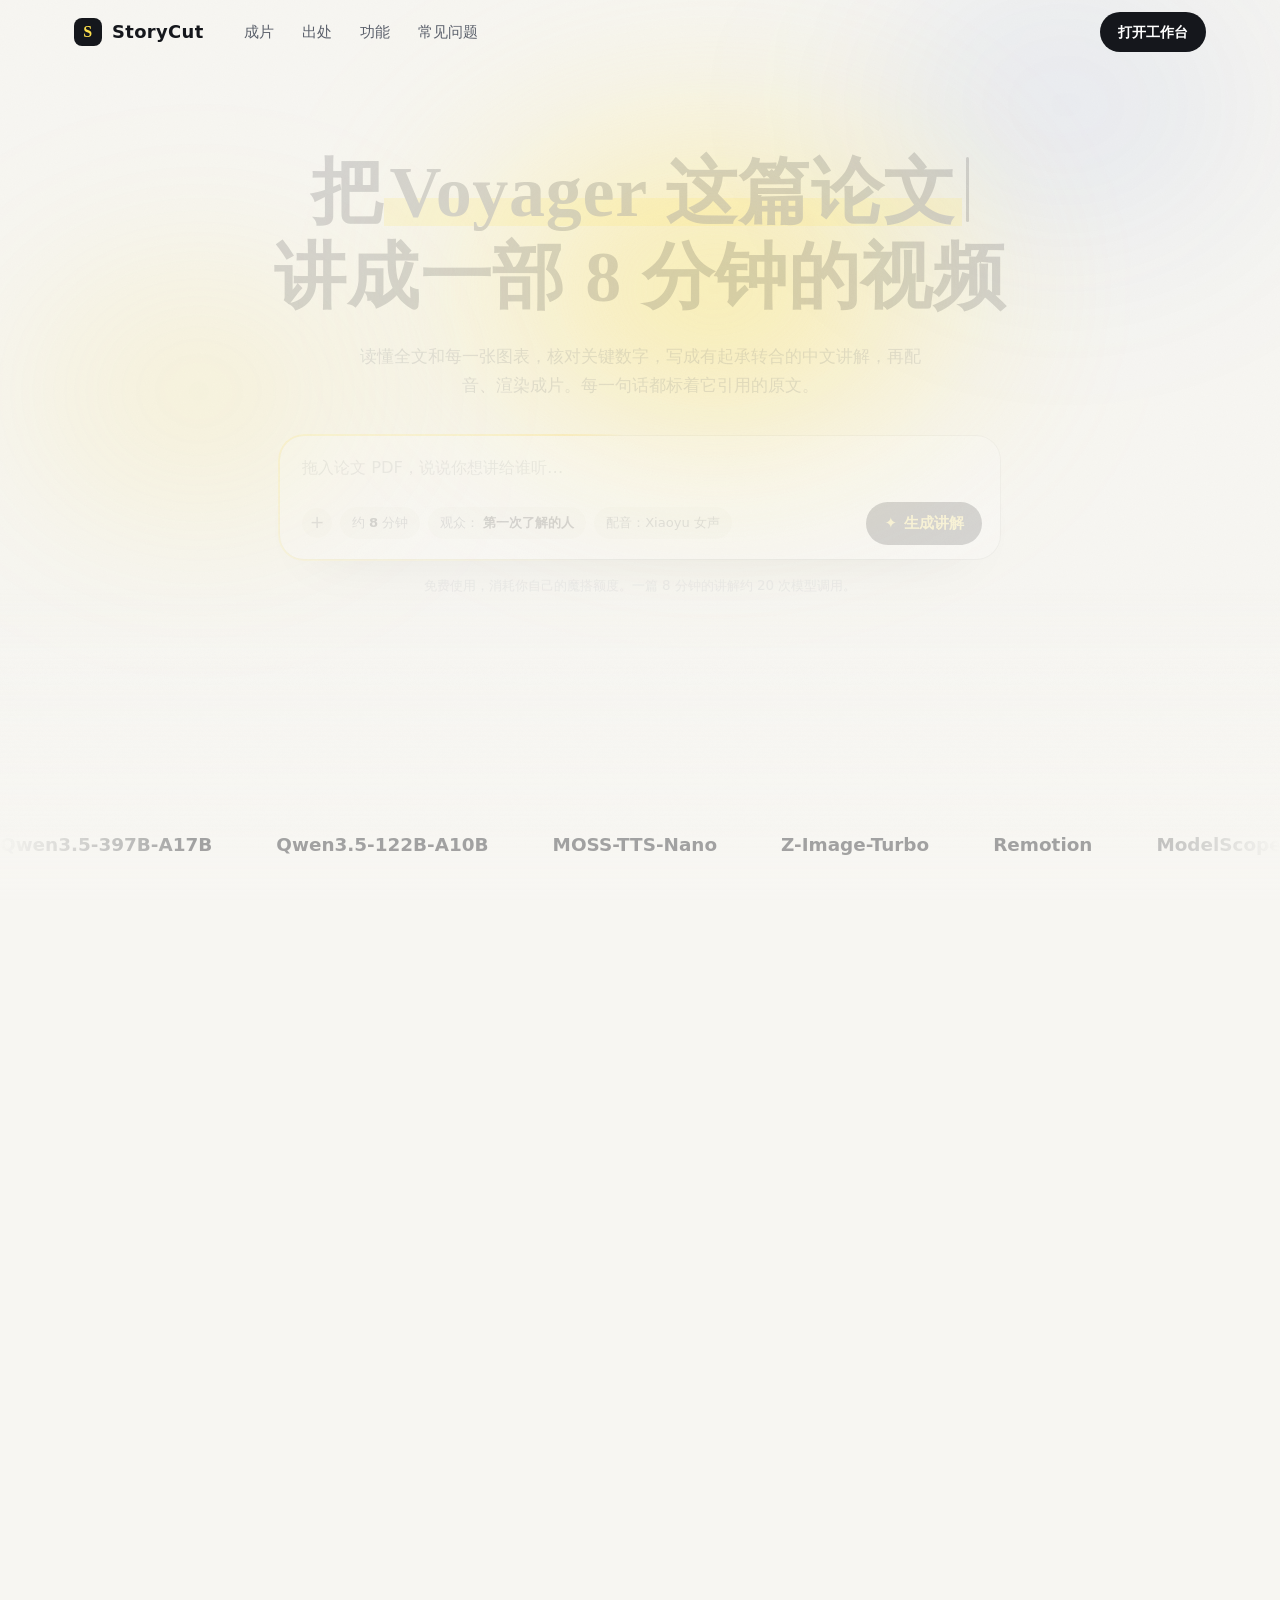
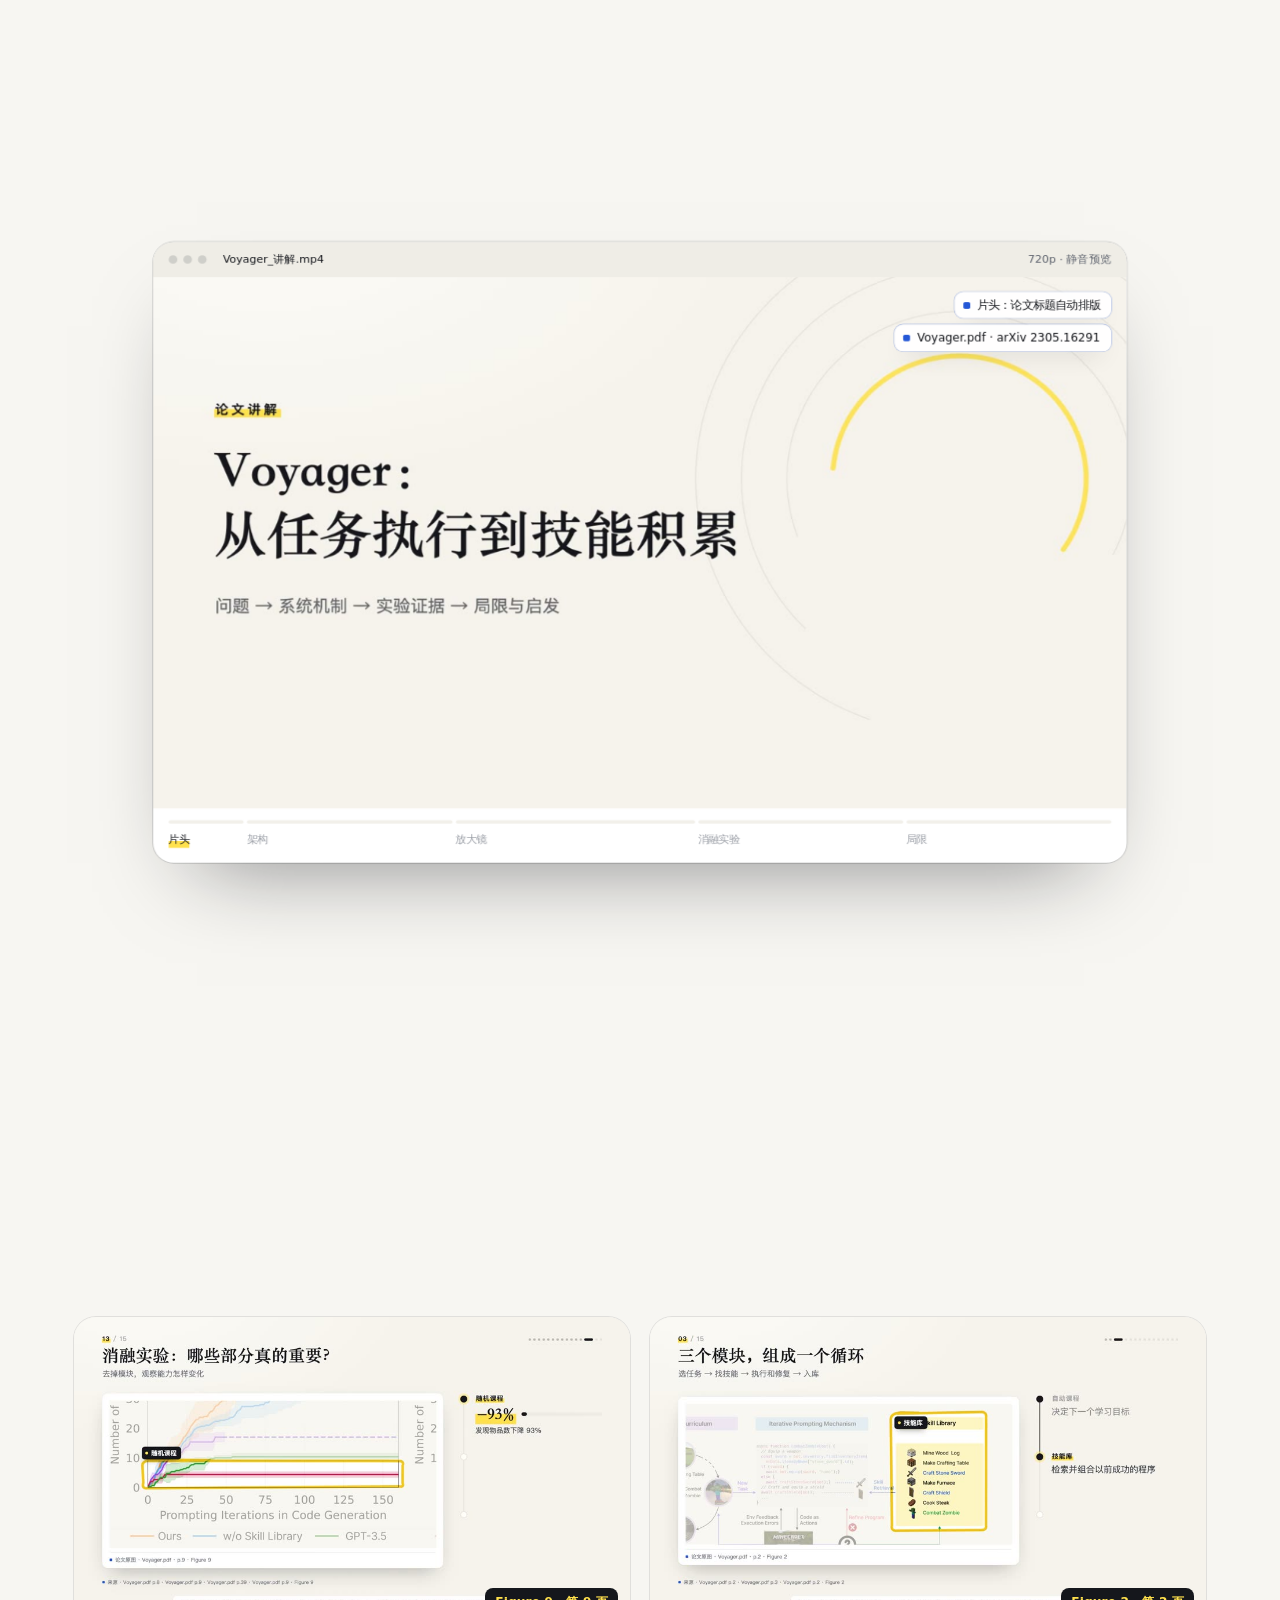
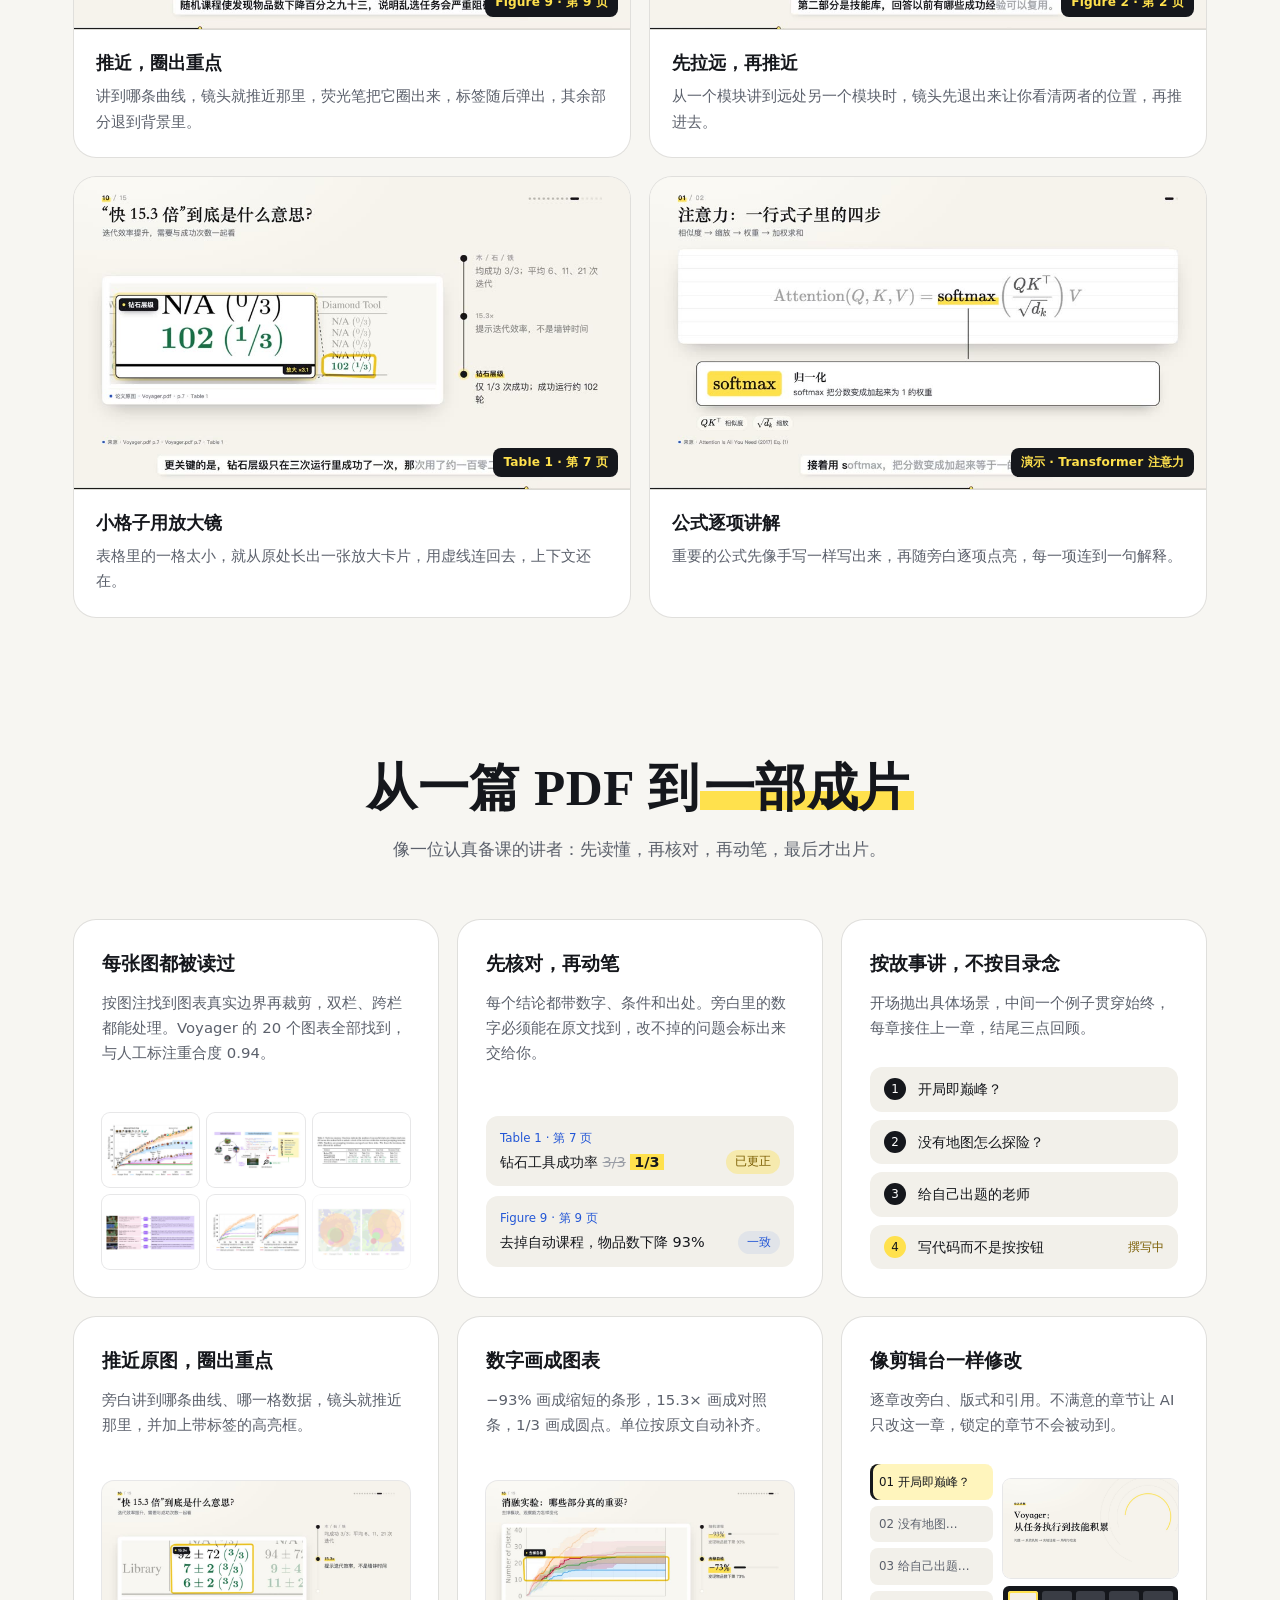
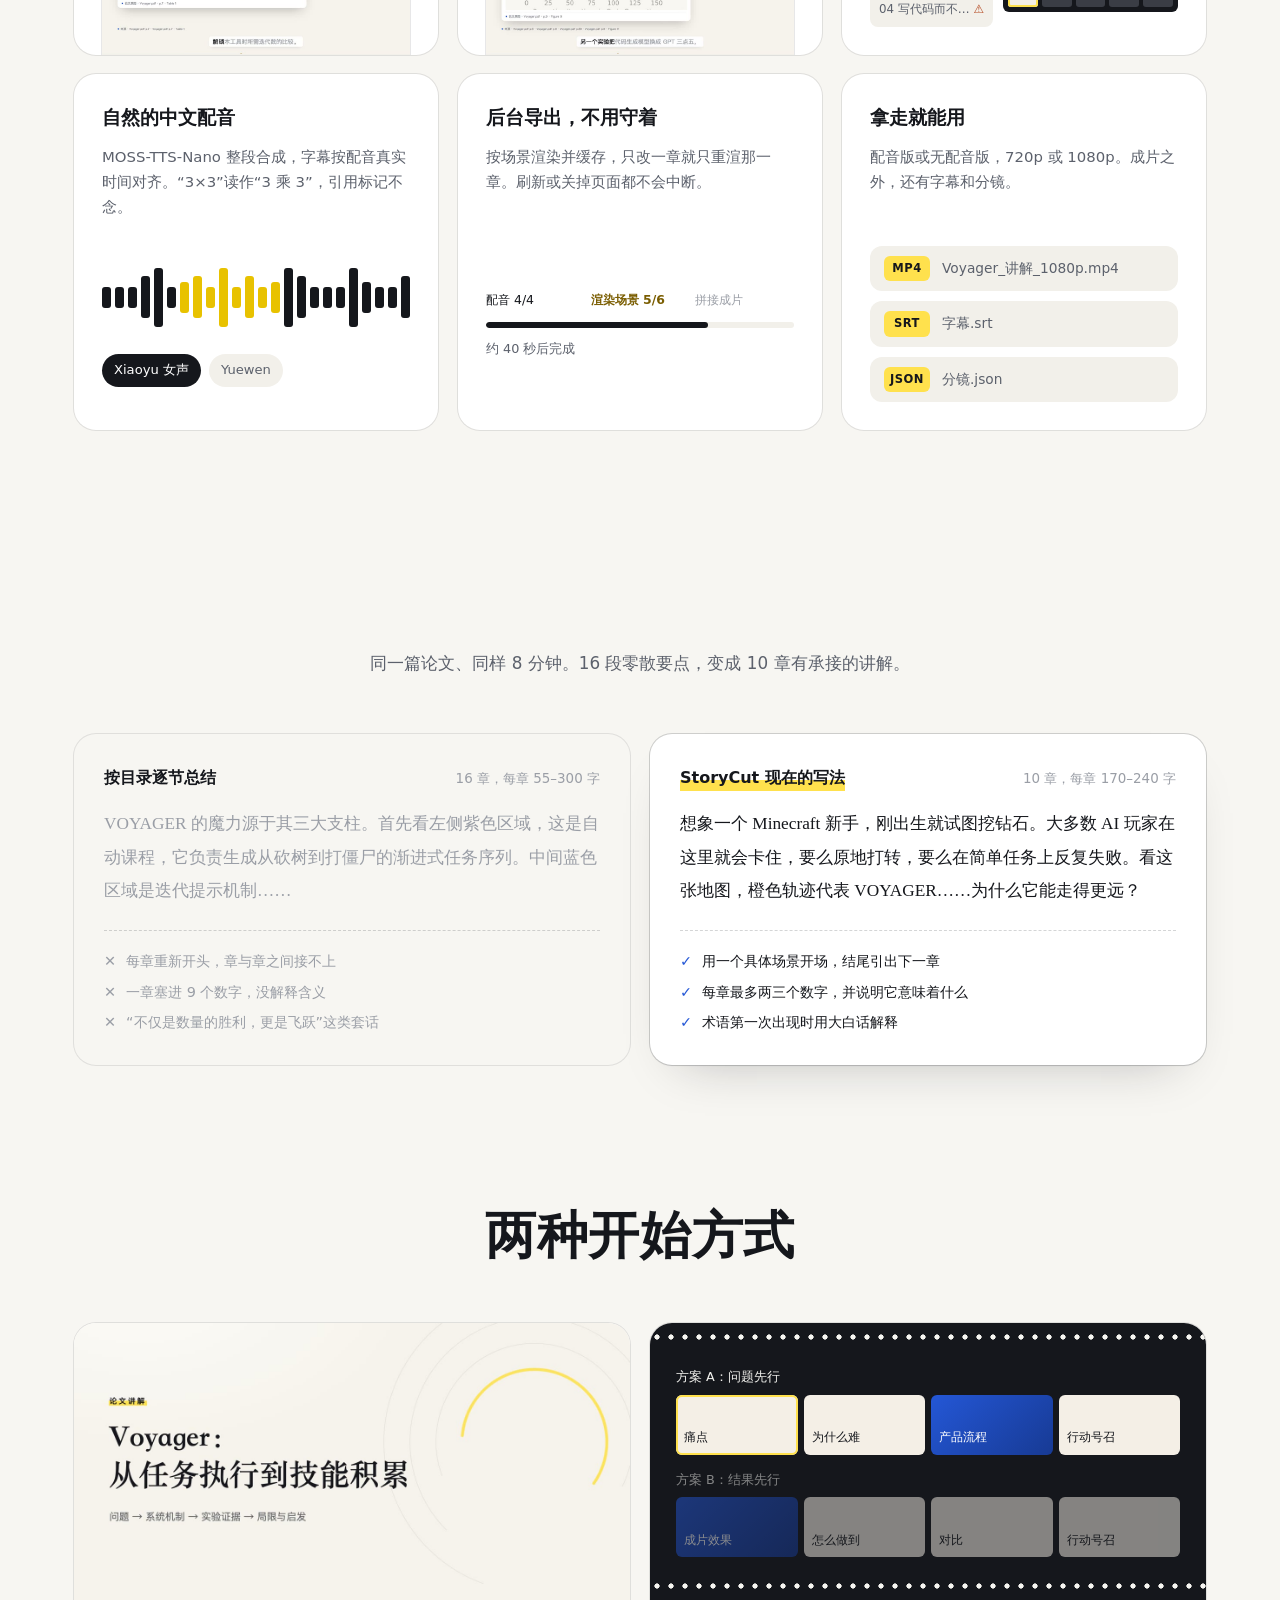
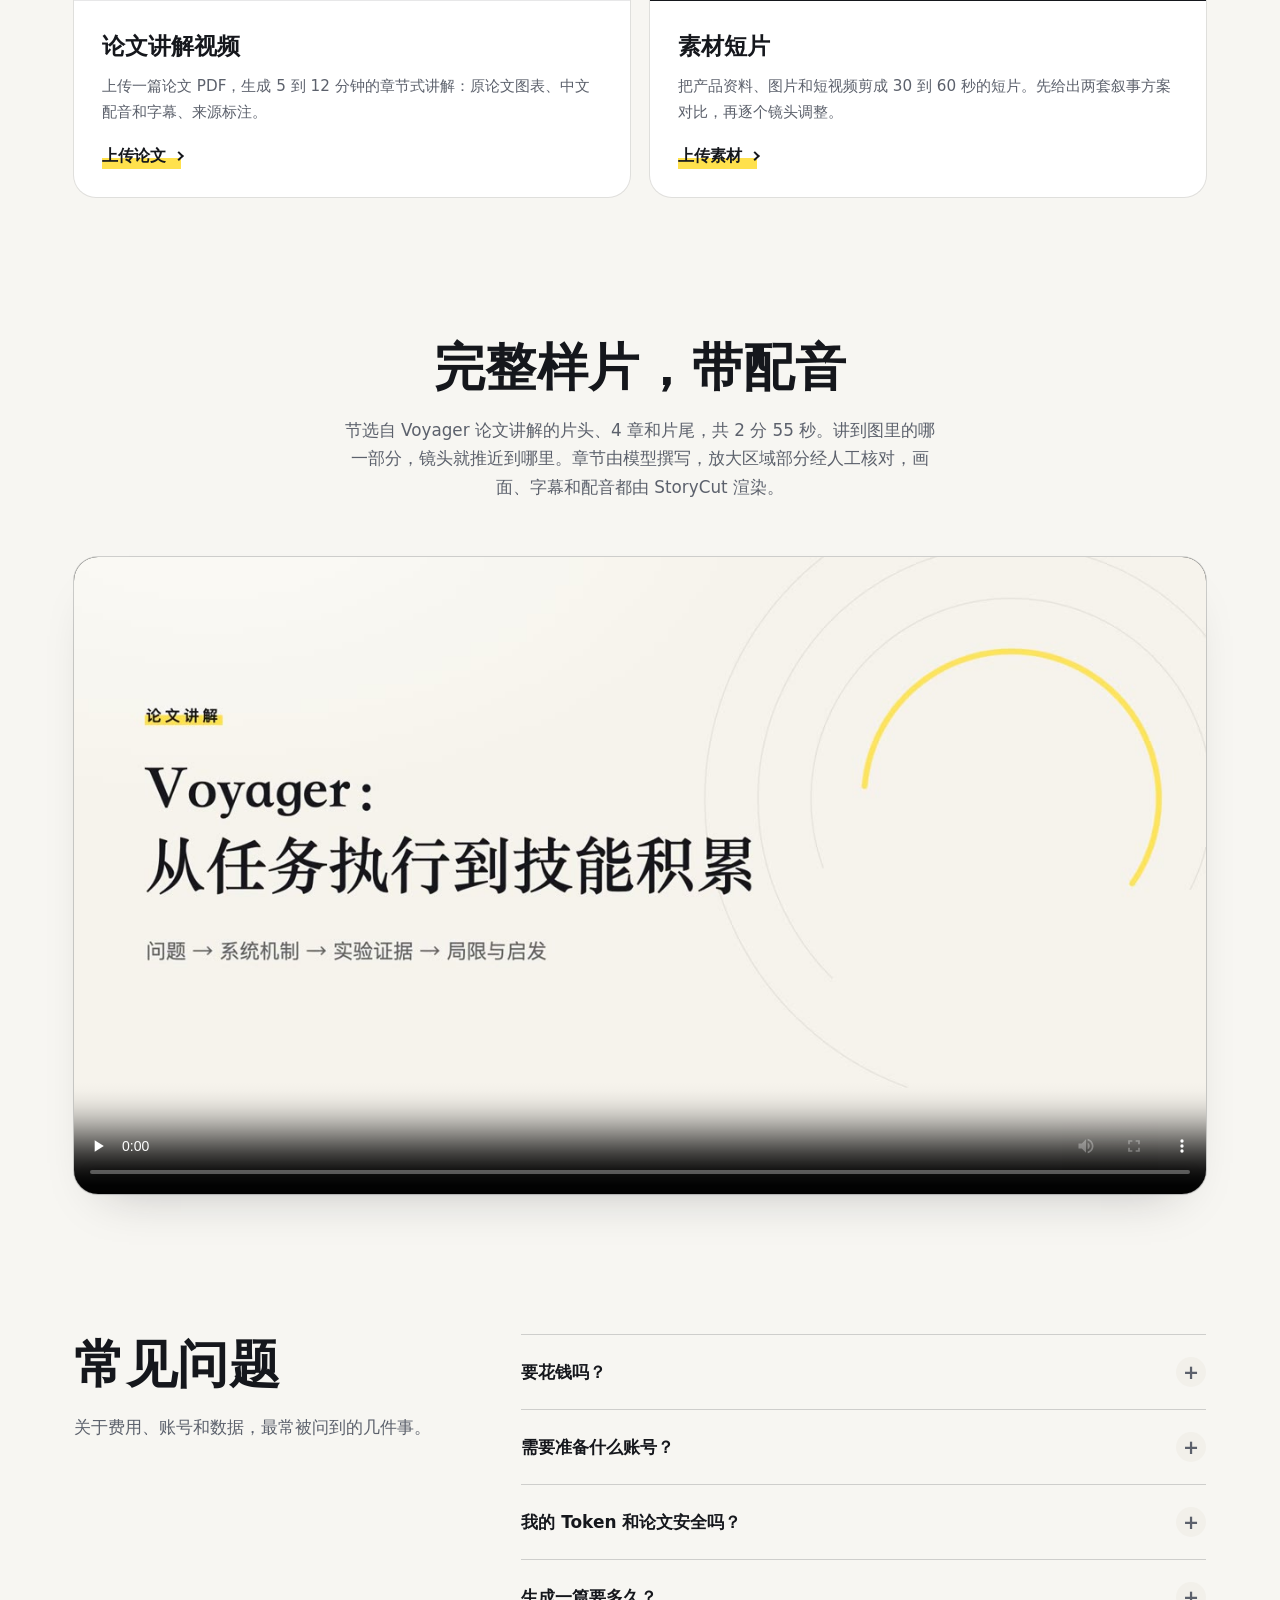
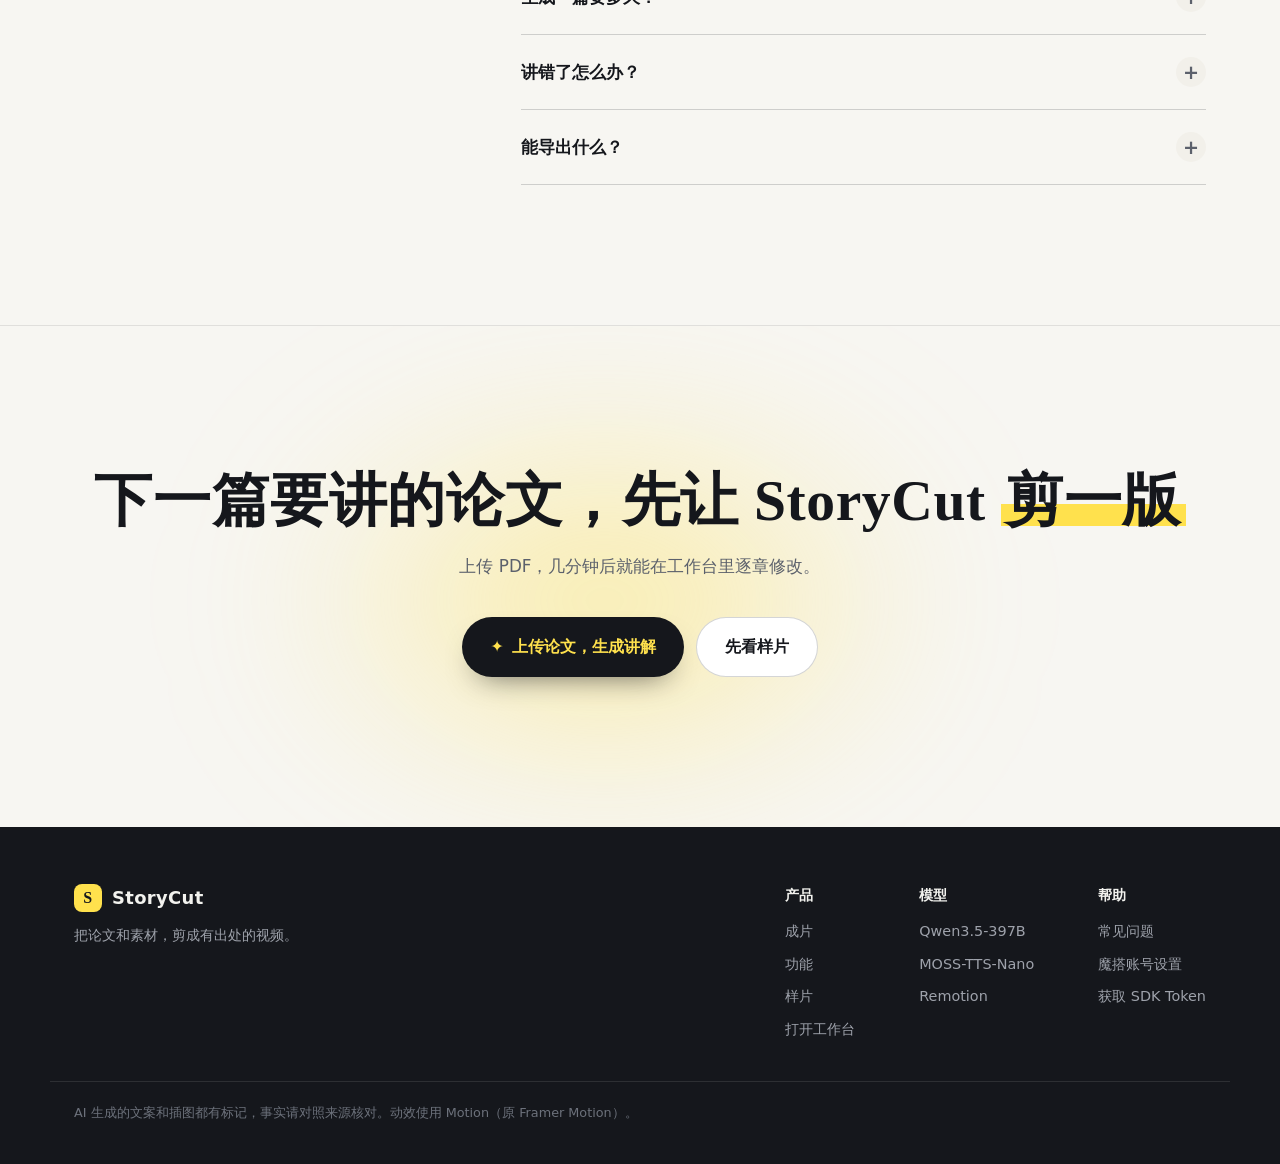
==== index.html @ 8fc2c52d "StoryCut website: landing page and workbench preview Co-Authored-By: Claude Opus 5.5 <noreply@anthro" ====
<!doctype html>
<html lang="zh-CN">
<head>
<meta charset="utf-8">
<meta name="viewport" content="width=device-width, initial-scale=1">
<title>StoryCut：把论文讲成有出处的视频</title>
<meta name="description" content="上传一篇论文，StoryCut 读懂全文和图表、核对关键数字，写成有起承转合的中文讲解，配音并渲染成视频。每句话都标着它引用的原文。">
<meta name="theme-color" content="#f7f6f2">
<link rel="icon" href="data:image/svg+xml,%3Csvg xmlns='http://www.w3.org/2000/svg' viewBox='0 0 32 32'%3E%3Crect width='32' height='32' rx='8' fill='%2315171c'/%3E%3Cpath d='M9 21.5c1.4 1.2 3.4 1.9 5.4 1.9 3 0 5-1.4 5-3.6 0-4.6-9.6-2.9-9.6-7.4 0-2 1.9-3.4 4.6-3.4 1.8 0 3.4.5 4.6 1.4' fill='none' stroke='%23ffe14d' stroke-width='2.6' stroke-linecap='round'/%3E%3C/svg%3E">
<link rel="stylesheet" href="style.css?v=32">
</head>
<body>

<header class="nav" id="nav">
  <div class="nav-inner">
    <a class="logo" href="#top" aria-label="StoryCut 首页"><span class="logo-mark" aria-hidden="true">S</span>StoryCut</a>
    <nav class="nav-links" aria-label="页面导航">
      <a href="#frames">成片</a>
      <a href="#cite">出处</a>
      <a href="#features">功能</a>
      <a href="#faq">常见问题</a>
    </nav>
    <a class="btn btn-ink btn-sm" data-app href="#">打开工作台</a>
  </div>
</header>

<main id="top">

  <!-- Hero ------------------------------------------------------------ -->
  <section class="hero" id="hero">
    <div class="glow" aria-hidden="true"><i class="b1"></i><i class="b2"></i><i class="b3"></i></div>
    <div class="grain" aria-hidden="true"></div>

    <a class="float-card fc-left" href="#frames" data-depth="1" aria-label="看成片画面：Voyager 引言">
      <span class="fc-inner"><img src="assets/figure.jpg?v=5" alt="">
      <span class="fc-play" aria-hidden="true"></span>
      <span class="fc-meta"><b>引言：终身学习的挑战</b><small>Voyager · Figure 1 · 第 1 页</small><i style="--w:38%"></i></span></span>
    </a>
    <a class="float-card fc-right" href="#frames" data-depth="-1" aria-label="看成片画面：Voyager 消融实验">
      <span class="fc-inner"><img src="assets/metric.jpg?v=5" alt="">
      <span class="fc-play" aria-hidden="true"></span>
      <span class="fc-meta"><b>消融实验：缺了哪块都不行</b><small>Voyager · Figure 9 · 第 9 页</small><i style="--w:64%"></i></span></span>
    </a>

    <div class="hero-inner">
      <h1 class="hero-title" aria-label="把一篇论文讲成一部有出处的视频">
        <span class="line" aria-hidden="true">把<span class="typed" id="typed">一篇论文</span><span class="caret"></span></span>
        <span class="line" aria-hidden="true">讲成一部 <em id="typedMin">8</em> 分钟的视频</span>
      </h1>
      <p class="hero-sub">读懂全文和每一张图表，核对关键数字，写成有起承转合的中文讲解，再配音、渲染成片。每一句话都标着它引用的原文。</p>

      <a class="prompt" data-app href="#" aria-label="打开工作台，上传论文生成讲解">
        <span class="prompt-ring" aria-hidden="true"></span>
        <span class="prompt-text">拖入论文 PDF，说说你想讲给谁听…</span>
        <span class="prompt-row">
          <span class="chip chip-icon" aria-hidden="true">+</span>
          <span class="chip">约 <b id="chipMin">8</b> 分钟</span>
          <span class="chip">观众：<b id="chipWho">相关方向的研究生</b></span>
          <span class="chip hide-sm">配音：Xiaoyu 女声</span>
          <span class="go"><span aria-hidden="true">✦</span>生成讲解</span>
        </span>
      </a>
      <p class="hero-fine">免费使用，消耗你自己的魔搭额度。一篇 8 分钟的讲解约 20 次模型调用。</p>
    </div>

    <div class="marquee" aria-label="使用的模型">
      <div class="marquee-track">
        <span>Qwen3.5-397B-A17B</span><span>Qwen3.5-122B-A10B</span><span>MOSS-TTS-Nano</span><span>Z-Image-Turbo</span><span>Remotion</span><span>ModelScope 魔搭</span>
        <span aria-hidden="true">Qwen3.5-397B-A17B</span><span aria-hidden="true">Qwen3.5-122B-A10B</span><span aria-hidden="true">MOSS-TTS-Nano</span><span aria-hidden="true">Z-Image-Turbo</span><span aria-hidden="true">Remotion</span><span aria-hidden="true">ModelScope 魔搭</span>
      </div>
    </div>
  </section>

  <!-- Frames strip ---------------------------------------------------- -->
  <section class="frames" id="frames" aria-labelledby="frames-title">
    <div class="wrap center">
      <h2 class="reveal-chars" id="frames-title">剪出来的，是能<span class="hl">直接放映</span>的成片</h2>
      <p class="lead">下面每一帧都来自 StoryCut 自动生成的 Voyager 论文讲解。点一下，从那一刻开始播放。</p>
    </div>
    <div class="strip" id="strip">
      <div class="strip-track" id="stripTrack">
        <button class="frame" data-t="1.5"><img src="assets/cover.jpg?v=5" alt="片头：论文标题"><span><b>片头</b><small>0:01</small></span></button>
        <button class="frame" data-t="12.1"><img src="assets/f_arch.jpg?v=5" alt="架构图：镜头推近技能库"><span><b>架构 · 推近 Figure 2</b><small>0:12</small></span></button>
        <button class="frame" data-t="56.9"><img src="assets/f_table.jpg?v=5" alt="Table 1：圈出 15.3 倍的来源"><span><b>15.3× · 圈出 Table 1</b><small>0:56</small></span></button>
        <button class="frame" data-t="71.2"><img src="assets/f_loupe.jpg?v=5" alt="放大镜：钻石层级 102 (1/3)"><span><b>放大镜 · 钻石层级</b><small>1:11</small></span></button>
        <button class="frame" data-t="88.4"><img src="assets/f_ablation.jpg?v=5" alt="消融实验：−93%"><span><b>消融实验 · −93%</b><small>1:28</small></span></button>
        <button class="frame" data-t="156.5"><img src="assets/f_limits.jpg?v=5" alt="局限：三张卡片"><span><b>局限与挑战</b><small>2:36</small></span></button>
        <button class="frame" data-t="172.8"><img src="assets/f_recap.jpg?v=5" alt="片尾：章节回顾"><span><b>片尾回顾</b><small>2:52</small></span></button>
      </div>
    </div>
  </section>

  <!-- Citation player (the signature) --------------------------------- -->
  <section class="cite" id="cite" aria-labelledby="cite-title">
    <div class="wrap center">
      <h2 class="reveal-chars" id="cite-title">每一句话，都标着<span class="hl">出处</span></h2>
      <p class="lead">讲到哪张图，就引用哪一页。数字先对照原文，再出现在画面上。</p>
    </div>
    <div class="wrap">
      <figure class="player" id="player">
        <div class="player-bar" aria-hidden="true">
          <span></span><span></span><span></span>
          <b>Voyager_讲解.mp4</b>
          <em>720p · 静音预览</em>
        </div>
        <div class="player-screen">
          <video id="heroVideo" src="assets/hero.mp4?v=5" poster="assets/cover.jpg?v=5" muted loop playsinline preload="metadata"
                 aria-label="StoryCut 生成的 Voyager 论文讲解片段（静音预览）"></video>
          <div class="cite-stack" id="citeStack" aria-live="polite"></div>
        </div>
        <ol class="scrub" id="scrub" aria-label="样片章节">
          <li data-at="0"><i></i><span>片头</span></li>
          <li data-at="2.2"><i></i><span>架构</span></li>
          <li data-at="8.2"><i></i><span>放大镜</span></li>
          <li data-at="15.2"><i></i><span>消融实验</span></li>
          <li data-at="21.2"><i></i><span>局限</span></li>
        </ol>
      </figure>
    </div>
  </section>

  <!-- Camera moves (clips from the film) ---------------------------------- -->
  <section class="motion" id="motion" aria-labelledby="motion-title">
    <div class="wrap center">
      <h2 class="reveal-chars" id="motion-title">镜头会<span class="hl">跟着讲</span></h2>
      <p class="lead">旁白讲到哪里，画面就动到哪里。下面都是成片里的原样片段，没有另外剪辑特效。</p>
    </div>
    <div class="wrap motion-grid">
      <figure class="clip">
        <div class="clip-screen"><video data-loop src="assets/m_zoom.mp4?v=5" poster="assets/m_zoom.jpg?v=5" muted loop playsinline preload="none"></video><span class="clip-tag">Figure 9 · 第 9 页</span></div>
        <figcaption><b>推近，圈出重点</b><span>讲到哪条曲线，镜头就推近那里，荧光笔把它圈出来，标签随后弹出，其余部分退到背景里。</span></figcaption>
      </figure>
      <figure class="clip">
        <div class="clip-screen"><video data-loop src="assets/m_pull.mp4?v=5" poster="assets/m_pull.jpg?v=5" muted loop playsinline preload="none"></video><span class="clip-tag">Figure 2 · 第 2 页</span></div>
        <figcaption><b>先拉远，再推近</b><span>从一个模块讲到远处另一个模块时，镜头先退出来让你看清两者的位置，再推进去。</span></figcaption>
      </figure>
      <figure class="clip">
        <div class="clip-screen"><video data-loop src="assets/m_loupe.mp4?v=5" poster="assets/m_loupe.jpg?v=5" muted loop playsinline preload="none"></video><span class="clip-tag">Table 1 · 第 7 页</span></div>
        <figcaption><b>小格子用放大镜</b><span>表格里的一格太小，就从原处长出一张放大卡片，用虚线连回去，上下文还在。</span></figcaption>
      </figure>
      <figure class="clip">
        <div class="clip-screen"><video data-loop src="assets/m_formula.mp4?v=5" poster="assets/m_formula.jpg?v=5" muted loop playsinline preload="none"></video><span class="clip-tag">演示 · Transformer 注意力</span></div>
        <figcaption><b>公式逐项讲解</b><span>重要的公式先像手写一样写出来，再随旁白逐项点亮，每一项连到一句解释。</span></figcaption>
      </figure>
    </div>
  </section>

  <!-- Feature grid ----------------------------------------------------- -->
  <section class="features" id="features" aria-labelledby="features-title">
    <div class="wrap center">
      <h2 class="reveal-chars" id="features-title">从一篇 PDF 到<span class="hl">一部成片</span></h2>
      <p class="lead">像一位认真备课的讲者：先读懂，再核对，再动笔，最后才出片。</p>
    </div>
    <div class="wrap grid">
      <article class="card">
        <h3>每张图都被读过</h3>
        <p>按图注找到图表真实边界再裁剪，双栏、跨栏都能处理。Voyager 的 20 个图表全部找到，与人工标注重合度 0.94。</p>
        <div class="viz viz-figs" aria-hidden="true">
          <img src="assets/fig01_exploration.jpg" alt=""><img src="assets/fig02_architecture.jpg" alt=""><img src="assets/table01_with_caption.jpg" alt="">
          <img src="assets/fig03_curriculum.jpg" alt=""><img src="assets/fig09_ablations.jpg" alt=""><img class="pending" src="assets/fig07_map.jpg" alt="">
        </div>
      </article>
      <article class="card">
        <h3>先核对，再动笔</h3>
        <p>每个结论都带数字、条件和出处。旁白里的数字必须能在原文找到，改不掉的问题会标出来交给你。</p>
        <div class="viz viz-facts" aria-hidden="true">
          <div><small>Table 1 · 第 7 页</small><span>钻石工具成功率 <s>3/3</s> <mark>1/3</mark></span><em class="t-fix">已更正</em></div>
          <div><small>Figure 9 · 第 9 页</small><span>去掉自动课程，物品数下降 93%</span><em class="t-ok">一致</em></div>
        </div>
      </article>
      <article class="card">
        <h3>按故事讲，不按目录念</h3>
        <p>开场抛出具体场景，中间一个例子贯穿始终，每章接住上一章，结尾三点回顾。</p>
        <div class="viz viz-outline" aria-hidden="true">
          <span class="ok"><i>1</i>开局即巅峰？</span>
          <span class="ok"><i>2</i>没有地图怎么探险？</span>
          <span class="ok"><i>3</i>给自己出题的老师</span>
          <span class="run"><i>4</i>写代码而不是按按钮</span>
        </div>
      </article>
      <article class="card">
        <h3>推近原图，圈出重点</h3>
        <p>旁白讲到哪条曲线、哪一格数据，镜头就推近那里，并加上带标签的高亮框。</p>
        <div class="viz viz-shot" aria-hidden="true"><video data-loop src="assets/c_table.mp4?v=5" poster="assets/c_table.jpg?v=5" muted loop playsinline preload="none"></video></div>
      </article>
      <article class="card">
        <h3>数字画成图表</h3>
        <p>−93% 画成缩短的条形，15.3× 画成对照条，1/3 画成圆点。单位按原文自动补齐。</p>
        <div class="viz viz-shot" aria-hidden="true"><video data-loop src="assets/c_metric.mp4?v=5" poster="assets/c_metric.jpg?v=5" muted loop playsinline preload="none"></video></div>
      </article>
      <article class="card">
        <h3>像剪辑台一样修改</h3>
        <p>逐章改旁白、版式和引用。不满意的章节让 AI 只改这一章，锁定的章节不会被动到。</p>
        <div class="viz viz-bench" aria-hidden="true">
          <div class="vb-list"><span class="on">01 开局即巅峰？</span><span>02 没有地图…</span><span>03 给自己出题…</span><span class="flag">04 写代码而不…</span></div>
          <div class="vb-main"><img src="assets/cover.jpg?v=5" alt=""><div class="vb-strip"><i class="on"></i><i></i><i></i><i></i><i></i></div></div>
        </div>
      </article>
      <article class="card">
        <h3>自然的中文配音</h3>
        <p>MOSS-TTS-Nano 整段合成，字幕按配音真实时间对齐。“3×3”读作“3 乘 3”，引用标记不念。</p>
        <div class="viz viz-wave" aria-hidden="true">
          <div class="wave"><i></i><i></i><i></i><i></i><i></i><i></i><i></i><i></i><i></i><i></i><i></i><i></i><i></i><i></i><i></i><i></i><i></i><i></i><i></i><i></i><i></i><i></i><i></i><i></i></div>
          <div class="voices"><span class="on">Xiaoyu 女声</span><span>Yuewen</span></div>
        </div>
      </article>
      <article class="card">
        <h3>后台导出，不用守着</h3>
        <p>按场景渲染并缓存，只改一章就只重渲那一章。刷新或关掉页面都不会中断。</p>
        <div class="viz viz-export" aria-hidden="true">
          <ol><li class="done">配音 4/4</li><li class="active">渲染场景 5/6</li><li>拼接成片</li></ol>
          <div class="bar"><i></i></div>
          <small>约 40 秒后完成</small>
        </div>
      </article>
      <article class="card">
        <h3>拿走就能用</h3>
        <p>配音版或无配音版，720p 或 1080p。成片之外，还有字幕和分镜。</p>
        <div class="viz viz-files" aria-hidden="true">
          <span><b>MP4</b>Voyager_讲解_1080p.mp4</span>
          <span><b>SRT</b>字幕.srt</span>
          <span><b>JSON</b>分镜.json</span>
        </div>
      </article>
    </div>
  </section>

  <!-- Script before / after ------------------------------------------- -->
  <section class="script" aria-labelledby="script-title">
    <div class="wrap center">
      <h2 class="reveal-chars" id="script-title">听起来<span class="hl">像人在讲</span>，而不是在念摘要</h2>
      <p class="lead">同一篇论文、同样 8 分钟。16 段零散要点，变成 10 章有承接的讲解。</p>
    </div>
    <div class="wrap compare">
      <article class="say say-old">
        <header><b>按目录逐节总结</b><span>16 章，每章 55–300 字</span></header>
        <p>VOYAGER 的魔力源于其三大支柱。首先看左侧紫色区域，这是自动课程，它负责生成从砍树到打僵尸的渐进式任务序列。中间蓝色区域是迭代提示机制……</p>
        <ul><li>每章重新开头，章与章之间接不上</li><li>一章塞进 9 个数字，没解释含义</li><li>“不仅是数量的胜利，更是飞跃”这类套话</li></ul>
      </article>
      <article class="say say-new">
        <header><b>StoryCut 现在的写法</b><span>10 章，每章 170–240 字</span></header>
        <p>想象一个 Minecraft 新手，刚出生就试图挖钻石。大多数 AI 玩家在这里就会卡住，要么原地打转，要么在简单任务上反复失败。看这张地图，橙色轨迹代表 VOYAGER……为什么它能走得更远？</p>
        <ul><li>用一个具体场景开场，结尾引出下一章</li><li>每章最多两三个数字，并说明它意味着什么</li><li>术语第一次出现时用大白话解释</li></ul>
      </article>
    </div>
  </section>

  <!-- Two entries ----------------------------------------------------- -->
  <section class="entries" aria-labelledby="entries-title">
    <div class="wrap center">
      <h2 class="reveal-chars" id="entries-title">两种开始方式</h2>
    </div>
    <div class="wrap entry-grid">
      <a class="entry" data-app href="#">
        <span class="entry-art"><img src="assets/cover.jpg?v=5" alt="" loading="lazy"></span>
        <span class="entry-body">
          <b>论文讲解视频</b>
          <span>上传一篇论文 PDF，生成 5 到 12 分钟的章节式讲解：原论文图表、中文配音和字幕、来源标注。</span>
          <em>上传论文</em>
        </span>
      </a>
      <a class="entry" data-app href="#">
        <span class="entry-art short-art" aria-hidden="true">
          <span class="plan"><b>方案 A：问题先行</b><span class="shots"><i class="on">痛点</i><i>为什么难</i><i class="pic">产品流程</i><i>行动号召</i></span></span>
          <span class="plan dim"><b>方案 B：结果先行</b><span class="shots"><i class="pic">成片效果</i><i>怎么做到</i><i>对比</i><i>行动号召</i></span></span>
        </span>
        <span class="entry-body">
          <b>素材短片</b>
          <span>把产品资料、图片和短视频剪成 30 到 60 秒的短片。先给出两套叙事方案对比，再逐个镜头调整。</span>
          <em>上传素材</em>
        </span>
      </a>
    </div>
  </section>

  <!-- Sample ---------------------------------------------------------- -->
  <section class="sample" id="sample" aria-labelledby="sample-title">
    <div class="wrap center">
      <h2 class="reveal-chars" id="sample-title">完整样片，带配音</h2>
      <p class="lead">节选自 Voyager 论文讲解的片头、4 章和片尾，共 2 分 55 秒。讲到图里的哪一部分，镜头就推近到哪里。章节由模型撰写，放大区域部分经人工核对，画面、字幕和配音都由 StoryCut 渲染。</p>
    </div>
    <div class="wrap">
      <div class="sample-frame">
        <video id="sampleVideo" src="assets/sample.mp4?v=5" poster="assets/cover.jpg?v=5" controls preload="none" playsinline
               aria-label="StoryCut 生成的 Voyager 论文讲解样片，带中文配音"></video>
      </div>
    </div>
  </section>

  <!-- FAQ ------------------------------------------------------------- -->
  <section class="faq" id="faq" aria-labelledby="faq-title">
    <div class="wrap faq-wrap">
      <div>
        <h2 class="reveal-chars" id="faq-title">常见问题</h2>
        <p class="lead left">关于费用、账号和数据，最常被问到的几件事。</p>
      </div>
      <div class="faq-list">
        <details><summary>要花钱吗？</summary><p>StoryCut 本身免费。生成讲解会调用魔搭 API-Inference 上的模型，消耗你自己账号的魔粒。一篇约 8 分钟的讲解大约 20 次调用。配音和渲染在服务器上完成，不额外消耗魔粒。</p></details>
        <details><summary>需要准备什么账号？</summary><p>一个魔搭 ModelScope 账号。第一次用之前，请在账号设置里完成阿里云账号绑定、实名认证和邮箱验证，否则模型接口会拒绝调用。也可以直接填写自己的 SDK Token。</p></details>
        <details><summary>我的 Token 和论文安全吗？</summary><p>自己填写的 Token 只保存在服务器内存里，8 小时后失效，不会写入文件，也不会发回浏览器。生成的项目只对创建它的账号可见。</p></details>
        <details><summary>生成一篇要多久？</summary><p>读论文到写完分镜，一篇 40 页左右的论文约 5 到 8 分钟。导出成片的时间取决于时长、清晰度和服务器配置。导出在后台进行，不用守着页面。</p></details>
        <details><summary>讲错了怎么办？</summary><p>每个镜头都标着它引用的原文页码和图表。自动核查没能解决的问题，会在章节列表上标出来。你可以直接改旁白，或者让 AI 只重写这一章。</p></details>
        <details><summary>能导出什么？</summary><p>MP4 成片（配音版或无配音版，720p 或 1080p），以及 SRT 字幕和分镜 JSON。</p></details>
      </div>
    </div>
  </section>

  <!-- Final CTA ------------------------------------------------------- -->
  <section class="final">
    <div class="glow glow-final" aria-hidden="true"><i class="b1"></i><i class="b2"></i></div>
    <div class="wrap center">
      <h2 class="reveal-chars"><span class="nb">下一篇要讲的论文，</span><span class="nb">先让 StoryCut <span class="hl">剪一版</span></span></h2>
      <p class="lead">上传 PDF，几分钟后就能在工作台里逐章修改。</p>
      <div class="cta-row">
        <a class="btn btn-primary btn-lg" data-app href="#"><span aria-hidden="true">✦</span>上传论文，生成讲解</a>
        <a class="btn btn-ghost btn-lg" href="#sample">先看样片</a>
      </div>
    </div>
  </section>
</main>

<footer class="foot">
  <div class="wrap foot-inner">
    <div class="foot-brand">
      <a class="logo" href="#top"><span class="logo-mark" aria-hidden="true">S</span>StoryCut</a>
      <p>把论文和素材，剪成有出处的视频。</p>
    </div>
    <nav class="foot-cols" aria-label="页脚">
      <div><b>产品</b><a href="#frames">成片</a><a href="#features">功能</a><a href="#sample">样片</a><a data-app href="#">打开工作台</a></div>
      <div><b>模型</b><a href="https://modelscope.cn/models/Qwen/Qwen3.5-397B-A17B" rel="noopener">Qwen3.5-397B</a><a href="https://github.com/OpenMOSS/MOSS-TTS-Nano" rel="noopener">MOSS-TTS-Nano</a><a href="https://www.remotion.dev" rel="noopener">Remotion</a></div>
      <div><b>帮助</b><a href="#faq">常见问题</a><a href="https://modelscope.cn/my/settings/account" rel="noopener">魔搭账号设置</a><a href="https://modelscope.cn/my/myaccesstoken" rel="noopener">获取 SDK Token</a></div>
    </nav>
  </div>
  <div class="wrap foot-legal">AI 生成的文案和插图都有标记，事实请对照来源核对。动效使用 <a href="https://motion.dev" rel="noopener">Motion</a>（原 Framer Motion）。</div>
</footer>

<script src="vendor/motion-12.4.7.js"></script>
<script src="main.js?v=33"></script>
</body>
</html>
---- style.css ----
/* StoryCut website: "highlighter on paper". A carefully read paper is the look:
   white paper, black ink, a yellow highlighter for what matters, hyperlink blue for citations.
   The highlighter is the film's own move (circle what is being explained), so it is the one accent.
   Layout and motion follow suno.com; motion runs on Motion (motion.dev), see main.js. */
:root {
  --bg: #f7f6f2;
  --bg-2: #efede6;
  --card: #ffffff;
  --card-2: #f2f0ea;
  --line: rgba(20, 22, 30, .10);
  --line-2: rgba(20, 22, 30, .18);
  --text: #15171c;
  --muted: #5c616c;
  --faint: #9a9ea6;
  --ink: #15171c;
  --hl: #ffe14d;                       /* the highlighter */
  --hl-soft: rgba(255, 214, 0, .26);
  --hl-text: #7a5d00;                  /* readable "yellow" for text on white */
  --cite: #2457d6;                     /* hyperlink blue, for every citation */
  --cite-bg: rgba(36, 87, 214, .08);
  --ok: #1f7a4d;
  --warn: #b4461d;
  --paper: #f4efe6;                    /* the films' own ivory */
  --sans: "PingFang SC", "Hiragino Sans GB", "Noto Sans CJK SC", "Microsoft YaHei", -apple-system, "SF Pro Text", system-ui, "Segoe UI", sans-serif;
  --serif: "Songti SC", "Source Han Serif SC", "Noto Serif CJK SC", "STSong", serif;
  --shadow: 0 1px 2px rgba(20, 22, 30, .05), 0 24px 50px -30px rgba(20, 22, 30, .28);
  --wrap: 1180px;
  --r: 22px;
}

*, *::before, *::after { box-sizing: border-box; }
html { scroll-behavior: smooth; scroll-padding-top: 72px; -webkit-text-size-adjust: 100%; background: var(--bg); }
body { margin: 0; background: var(--bg); color: var(--text); font: 400 16px/1.7 var(--sans); font-variant-numeric: tabular-nums;
  -webkit-font-smoothing: antialiased; overflow-x: hidden; }
img, video { display: block; max-width: 100%; }
a { color: inherit; }
h1, h2, h3, p { margin: 0; }
h1, h2 { font-family: var(--serif); font-weight: 700; letter-spacing: .01em; text-wrap: balance; }
:focus-visible { outline: 2px solid var(--cite); outline-offset: 3px; border-radius: 8px; }
::selection { background: var(--hl); color: var(--ink); }
button { font: inherit; color: inherit; }
.wrap { width: 100%; max-width: var(--wrap); margin: 0 auto; padding: 0 24px; }
.center { text-align: center; }
.nb { display: inline-block; }
.ch { display: inline-block; will-change: transform, opacity, filter; }  /* heading characters, animated in main.js */
.lead { max-width: 36em; margin: 16px auto 0; color: var(--muted); font-size: 1.05rem; }
.lead.left { margin-left: 0; }
section h2 { font-size: clamp(2rem, 4.2vw, 3.2rem); line-height: 1.22; }

/* The highlighter stroke: a band under the lower part of the text, drawn left to right. */
.hl { padding: 0 .08em; background: linear-gradient(transparent 56%, var(--hl) 56%, var(--hl) 90%, transparent 90%) no-repeat 0 0 / 100% 100%;
  -webkit-box-decoration-break: clone; box-decoration-break: clone; }

/* ── Buttons ─────────────────────────────────────────────── */
.btn { display: inline-flex; align-items: center; justify-content: center; gap: 8px; border-radius: 999px; font-weight: 600;
  text-decoration: none; white-space: nowrap; transition: background-color .2s, border-color .2s, color .2s, box-shadow .2s, transform .2s; }
.btn-sm { padding: 8px 18px; font-size: .9rem; }
.btn-lg { padding: 15px 28px; font-size: 1.02rem; }
.btn-ink { background: var(--ink); color: #fff; }
.btn-ink:hover { background: #2b2e36; }
.btn-primary { background: var(--ink); color: var(--hl); box-shadow: 0 14px 30px -16px rgba(20, 22, 30, .7); }
.btn-primary:hover { background: #2b2e36; }
.btn-ghost { border: 1px solid var(--line-2); color: var(--text); background: var(--card); }
.btn-ghost:hover { border-color: var(--ink); }

/* ── Nav ─────────────────────────────────────────────────── */
.nav { position: fixed; inset: 0 0 auto; z-index: 30; transition: background-color .3s, border-color .3s; border-bottom: 1px solid transparent; }
.nav.scrolled { background: rgba(247, 246, 242, .82); backdrop-filter: blur(14px) saturate(1.2); -webkit-backdrop-filter: blur(14px) saturate(1.2); border-bottom-color: var(--line); }
.nav-inner { display: flex; align-items: center; gap: 32px; max-width: var(--wrap); height: 64px; margin: 0 auto; padding: 0 24px; }
.logo { display: inline-flex; align-items: center; gap: 10px; font-weight: 700; font-size: 1.12rem; letter-spacing: .02em; text-decoration: none; }
.logo-mark { display: grid; place-items: center; width: 28px; height: 28px; border-radius: 8px; background: var(--ink); color: var(--hl);
  font: 700 1rem/1 var(--serif); }
.nav-links { display: flex; gap: 28px; margin-left: 8px; }
.nav-links a { color: var(--muted); font-size: .92rem; text-decoration: none; transition: color .2s; }
.nav-links a:hover { color: var(--text); }
.nav .btn { margin-left: auto; }

/* ── Hero ────────────────────────────────────────────────── */
.hero { position: relative; min-height: max(760px, 100svh); padding: 150px 0 0; overflow: hidden; isolation: isolate; display: flex; flex-direction: column; }
.glow { position: absolute; inset: 0; z-index: -2; overflow: hidden; pointer-events: none; }
.glow i { position: absolute; border-radius: 50%; filter: blur(80px); will-change: transform; }
.glow .b1 { width: 46vw; height: 30vw; left: 27vw; top: 4vw; background: radial-gradient(closest-side, rgba(255, 225, 77, .55), transparent); }
.glow .b2 { width: 40vw; height: 30vw; right: -8vw; top: -8vw; background: radial-gradient(closest-side, rgba(36, 87, 214, .10), transparent); }
.glow .b3 { width: 36vw; height: 26vw; left: -6vw; top: 18vw; background: radial-gradient(closest-side, rgba(255, 214, 0, .16), transparent); }
.hero::after { content: ""; position: absolute; inset: auto 0 0; height: 35%; z-index: -1; background: linear-gradient(transparent, var(--bg)); pointer-events: none; }
.grain { position: absolute; inset: -50%; z-index: -1; opacity: .35; pointer-events: none; mix-blend-mode: multiply;
  background-image: url("data:image/svg+xml,%3Csvg xmlns='http://www.w3.org/2000/svg' width='160' height='160'%3E%3Cfilter id='n'%3E%3CfeTurbulence type='fractalNoise' baseFrequency='.9' numOctaves='2' stitchTiles='stitch'/%3E%3CfeColorMatrix values='0 0 0 0 .5 0 0 0 0 .48 0 0 0 0 .44 0 0 0 .09 0'/%3E%3C/filter%3E%3Crect width='100%25' height='100%25' filter='url(%23n)'/%3E%3C/svg%3E"); }

.hero-inner { position: relative; z-index: 2; width: 100%; max-width: 880px; margin: 0 auto; padding: 0 24px; text-align: center; }
.hero-title { font-size: clamp(2.4rem, 6vw, 4.5rem); line-height: 1.18; }
.hero-title .line { display: block; white-space: nowrap; }
.hero-title .typed { padding: 0 .08em; background: linear-gradient(transparent 58%, var(--hl) 58%, var(--hl) 92%, transparent 92%); }
.hero-title em { font-style: normal; display: inline-block; min-width: 1.1ch; }
.caret { display: inline-block; width: 3px; height: .9em; margin-left: 4px; vertical-align: -.08em; border-radius: 2px; background: var(--ink);
  animation: caret 1s steps(1) infinite; }
@keyframes caret { 50% { opacity: 0; } }
.hero-sub { max-width: 34em; margin: 22px auto 0; color: var(--muted); font-size: 1.06rem; }

.prompt { position: relative; display: block; max-width: 720px; margin: 36px auto 0; padding: 18px 18px 14px 22px; border-radius: 24px;
  background: var(--card); text-align: left; text-decoration: none; box-shadow: 0 0 0 1px var(--line-2), 0 30px 60px -34px rgba(20, 22, 30, .45);
  transition: box-shadow .3s; }
.prompt-ring { position: absolute; inset: -2px; border-radius: 26px; padding: 2px; pointer-events: none;
  background: conic-gradient(from var(--a, 0deg), transparent 0 62%, var(--hl) 78%, #ffc400 86%, transparent 96%);
  -webkit-mask: linear-gradient(#000 0 0) content-box, linear-gradient(#000 0 0); -webkit-mask-composite: xor; mask-composite: exclude;
  animation: ring 6s linear infinite; }
@property --a { syntax: "<angle>"; inherits: false; initial-value: 0deg; }
@keyframes ring { to { --a: 360deg; } }
.prompt-text { display: block; min-height: 48px; color: var(--faint); font-size: 1.02rem; }
.prompt-row { display: flex; align-items: center; gap: 8px; flex-wrap: wrap; }
.chip { display: inline-flex; align-items: center; gap: 4px; padding: 5px 12px; border-radius: 999px; background: var(--card-2); color: var(--muted); font-size: .82rem; white-space: nowrap; }
.chip b { color: var(--text); font-weight: 600; }
.chip-icon { width: 30px; height: 30px; justify-content: center; padding: 0; font-size: 1.1rem; }
.go { display: inline-flex; align-items: center; gap: 7px; margin-left: auto; padding: 9px 18px; border-radius: 999px; background: var(--ink);
  color: var(--hl); font-weight: 600; font-size: .94rem; transition: background-color .2s; }
.prompt:hover .go { background: #2b2e36; }
.prompt:hover { box-shadow: 0 0 0 1px var(--ink), 0 30px 70px -30px rgba(20, 22, 30, .5); }
.hero-fine { margin-top: 16px; color: var(--faint); font-size: .84rem; }

/* Outer element bobs (CSS translate); the inner one carries the tilt and pointer parallax (Motion). */
.float-card { position: absolute; z-index: 1; top: 250px; width: clamp(240px, 22vw, 340px); text-decoration: none; animation: bob 7s ease-in-out infinite; }
.fc-right { animation-delay: -3.5s; }
@keyframes bob { 50% { translate: 0 -16px; } }
.fc-inner { position: relative; display: block; border-radius: 18px; overflow: hidden; background: var(--card);
  box-shadow: 0 40px 70px -34px rgba(20, 22, 30, .45), 0 0 0 1px var(--line); will-change: transform; }
.float-card img { width: 100%; aspect-ratio: 16 / 9; object-fit: cover; }
.fc-left { left: max(12px, calc(50% - 700px)); }
.fc-right { right: max(12px, calc(50% - 700px)); }
.fc-left .fc-inner { transform: perspective(900px) rotateY(18deg) rotateZ(-4deg); }
.fc-right .fc-inner { transform: perspective(900px) rotateY(-18deg) rotateZ(4deg); }
.fc-play { position: absolute; left: 50%; top: 35%; width: 54px; height: 54px; margin: -27px 0 0 -27px; border-radius: 50%;
  background: rgba(21, 23, 28, .78); box-shadow: 0 8px 20px -8px rgba(0, 0, 0, .5); }
.fc-play::after { content: ""; position: absolute; left: 21px; top: 17px; border-left: 16px solid var(--hl); border-top: 10px solid transparent; border-bottom: 10px solid transparent; }
.fc-meta { display: block; padding: 14px 16px 16px; }
.fc-meta b { display: block; font-size: .92rem; font-weight: 600; }
.fc-meta small { color: var(--cite); font-size: .76rem; }
.fc-meta i { position: relative; display: block; height: 3px; margin-top: 12px; border-radius: 3px; background: var(--card-2); }
.fc-meta i::after { content: ""; position: absolute; inset: 0; width: var(--w); border-radius: inherit; background: var(--ink); }

.marquee { position: relative; margin-top: auto; padding: 64px 0 40px; overflow: hidden;
  -webkit-mask: linear-gradient(90deg, transparent, #000 15%, #000 85%, transparent); mask: linear-gradient(90deg, transparent, #000 15%, #000 85%, transparent); }
.marquee-track { display: flex; gap: 64px; width: max-content; animation: marquee 36s linear infinite; }
.marquee span { color: rgba(21, 23, 28, .38); font-size: 1.15rem; font-weight: 600; white-space: nowrap; }
@keyframes marquee { to { transform: translateX(calc(-50% - 32px)); } }

/* ── Sections ────────────────────────────────────────────── */
.frames, .cite, .motion, .features, .script, .entries, .sample, .faq { padding-top: 140px; }

/* Frames strip: an endless, hover-pausable reel of real film frames. */
.strip { margin-top: 56px; overflow: hidden; -webkit-mask: linear-gradient(90deg, transparent, #000 8%, #000 92%, transparent);
  mask: linear-gradient(90deg, transparent, #000 8%, #000 92%, transparent); }
.strip-track { display: flex; gap: 20px; width: max-content; padding: 10px 0 30px; animation: reel 60s linear infinite; }
.strip:hover .strip-track, .strip:focus-within .strip-track { animation-play-state: paused; }
@keyframes reel { to { transform: translateX(calc(-50% - 10px)); } }
.frame { position: relative; flex: none; width: clamp(280px, 30vw, 420px); padding: 0; border: 0; border-radius: 16px; overflow: hidden; cursor: pointer;
  background: var(--card); box-shadow: 0 0 0 1px var(--line); text-align: left; transition: box-shadow .25s; }
.frame:hover { box-shadow: 0 0 0 2px var(--ink), var(--shadow); }
.frame img { width: 100%; aspect-ratio: 16 / 9; object-fit: cover; }
.frame > span { display: flex; justify-content: space-between; align-items: baseline; padding: 12px 16px 14px; }
.frame b { font-size: .92rem; font-weight: 600; }
.frame small { color: var(--faint); font-size: .8rem; }

/* Citation player */
.player { margin: 56px 0 0; border-radius: 24px; overflow: hidden; background: var(--card); box-shadow: 0 0 0 1px var(--line-2), 0 50px 100px -50px rgba(20, 22, 30, .5);
  transform-origin: 50% 0; }
.player-bar { display: flex; align-items: center; gap: 7px; height: 42px; padding: 0 18px; color: var(--muted); font-size: .8rem; background: var(--bg-2); }
.player-bar span { width: 10px; height: 10px; border-radius: 50%; background: rgba(20, 22, 30, .14); }
.player-bar b { margin-left: 12px; font-weight: 500; color: var(--text); }
.player-bar em { margin-left: auto; font-style: normal; }
.player-screen { position: relative; aspect-ratio: 16 / 9; background: var(--paper); }
.player-screen video { width: 100%; height: 100%; object-fit: cover; }
.cite-stack { position: absolute; top: 18px; right: 18px; display: flex; flex-direction: column; align-items: flex-end; gap: 8px; pointer-events: none; }
.cite-chip { display: inline-flex; align-items: center; gap: 8px; padding: 7px 13px 7px 10px; border-radius: 10px; background: rgba(255, 255, 255, .96);
  color: var(--text); font-size: .84rem; line-height: 1.3; box-shadow: 0 0 0 1px rgba(36, 87, 214, .3), 0 12px 28px -14px rgba(20, 22, 30, .45); }
.cite-chip::before { content: ""; flex: none; width: 8px; height: 8px; border-radius: 2px; background: var(--cite); }
.cite-chip.check::before { border-radius: 50%; background: var(--ok); }
.scrub { display: grid; grid-template-columns: 2.2fr 6fr 7fr 6fr 6fr; gap: 4px; margin: 0; padding: 14px 18px 16px; list-style: none; }
.scrub li { cursor: pointer; }
.scrub i { position: relative; display: block; height: 4px; border-radius: 4px; background: var(--card-2); overflow: hidden; }
.scrub i::after { content: ""; position: absolute; inset: 0; width: var(--p, 0%); background: var(--ink); border-radius: inherit; }
.scrub span { display: inline-block; margin-top: 8px; color: var(--faint); font-size: .78rem; transition: color .2s; }
.scrub li.on span, .scrub li:hover span { color: var(--text); }
.scrub li.on span { background: linear-gradient(transparent 60%, var(--hl) 60%); }

/* Feature grid */
.grid { display: grid; grid-template-columns: repeat(3, minmax(0, 1fr)); gap: 20px; margin-top: 56px; }
.card { display: flex; flex-direction: column; padding: 28px 28px 0; border-radius: var(--r); background: var(--card); box-shadow: 0 0 0 1px var(--line);
  overflow: hidden; will-change: transform; }
.card h3 { font-size: 1.2rem; font-weight: 600; }
.card > p { margin-top: 10px; color: var(--muted); font-size: .93rem; }
.viz { position: relative; margin: auto -28px 0; padding: 26px 28px 28px; min-height: 210px; }
.viz-figs { display: grid; grid-template-columns: repeat(3, 1fr); align-content: center; gap: 8px; }
.viz-figs img { width: 100%; height: 74px; object-fit: contain; padding: 4px; border-radius: 8px; background: #fff; box-shadow: 0 0 0 1px var(--line); }
.viz-figs .pending { opacity: .35; }
.viz-facts { display: flex; flex-direction: column; justify-content: center; gap: 10px; }
.viz-facts > div { display: grid; grid-template-columns: 1fr auto; gap: 2px 10px; align-items: center; padding: 12px 14px; border-radius: 12px; background: var(--card-2); }
.viz-facts small { grid-column: 1 / -1; color: var(--cite); font-size: .74rem; }
.viz-facts span { font-size: .9rem; }
.viz-facts s { color: var(--faint); }
.viz-facts mark { padding: 0 4px; background: var(--hl); color: var(--ink); font-weight: 600; }
.viz-facts em { font-style: normal; font-size: .72rem; padding: 2px 9px; border-radius: 999px; white-space: nowrap; }
.t-fix { background: var(--hl-soft); color: var(--hl-text); }
.t-ok { background: var(--cite-bg); color: var(--cite); }
.viz-outline { display: flex; flex-direction: column; justify-content: center; gap: 8px; }
.viz-outline span { display: flex; align-items: center; gap: 12px; padding: 10px 14px; border-radius: 12px; background: var(--card-2); font-size: .9rem; }
.viz-outline i { display: grid; place-items: center; width: 22px; height: 22px; border-radius: 50%; font-style: normal; font-size: .74rem; background: var(--ink); color: #fff; }
.viz-outline .run i { background: var(--hl); color: var(--ink); animation: blink 1.4s ease-in-out infinite; }
.viz-outline .run::after { content: "撰写中"; margin-left: auto; color: var(--hl-text); font-size: .74rem; }
@keyframes blink { 50% { opacity: .35; } }
.viz-shot { display: flex; align-items: flex-end; padding-bottom: 0; }
.viz-shot img, .viz-shot video { display: block; width: 100%; aspect-ratio: 16 / 9; border-radius: 12px 12px 0 0; box-shadow: 0 0 0 1px var(--line); background: var(--card-2); }

/* Camera moves: looping clips from the film */
.motion-grid { display: grid; grid-template-columns: repeat(2, minmax(0, 1fr)); gap: 20px; margin-top: 56px; }
.clip { margin: 0; border-radius: var(--r); overflow: hidden; background: var(--card); box-shadow: 0 0 0 1px var(--line); transition: box-shadow .25s; }
.clip:hover { box-shadow: 0 0 0 1px var(--line-2), var(--shadow); }
.clip-screen { position: relative; aspect-ratio: 16 / 9; background: var(--card-2); border-bottom: 1px solid var(--line); }
.clip-screen video { display: block; width: 100%; height: 100%; object-fit: cover; }
.clip-tag { position: absolute; right: 12px; bottom: 12px; padding: 4px 10px; border-radius: 8px; background: var(--ink); color: var(--hl);
  font-size: .76rem; font-weight: 600; letter-spacing: .01em; }
.clip figcaption { padding: 18px 22px 22px; }
.clip figcaption b { display: block; font-size: 1.12rem; font-weight: 600; }
.clip figcaption span { display: block; margin-top: 6px; color: var(--muted); font-size: .93rem; }
.viz-bench { display: grid; grid-template-columns: 1fr 1.6fr; align-items: center; gap: 10px; font-size: .74rem; }
.vb-list { display: flex; flex-direction: column; gap: 6px; }
.vb-list span { padding: 8px 9px; border-radius: 8px; background: var(--card-2); white-space: nowrap; overflow: hidden; text-overflow: ellipsis; color: var(--muted); }
.vb-list .on { background: var(--hl-soft); color: var(--text); box-shadow: inset 3px 0 0 var(--ink); }
.vb-list .flag::after { content: " ⚠"; color: var(--warn); }
.vb-main img { width: 100%; border-radius: 8px; box-shadow: 0 0 0 1px var(--line); }
.vb-strip { display: flex; gap: 4px; margin-top: 8px; padding: 5px; border-radius: 6px; background: var(--ink); }
.vb-strip i { flex: 1; height: 16px; border-radius: 3px; background: #3a3d45; }
.vb-strip .on { background: var(--paper); box-shadow: inset 0 0 0 2px var(--hl); }
.viz-wave { display: flex; flex-direction: column; justify-content: center; gap: 22px; }
.wave { display: flex; align-items: center; gap: 4px; height: 70px; }
.wave i { flex: 1; height: 30%; border-radius: 3px; background: var(--ink); animation: wave 1.2s ease-in-out infinite; }
.wave i:nth-child(n+7):nth-child(-n+14) { background: #e8c200; }
.wave i:nth-child(3n) { animation-delay: -.3s; } .wave i:nth-child(3n+1) { animation-delay: -.7s; } .wave i:nth-child(4n) { animation-delay: -.5s; height: 60%; }
.wave i:nth-child(5n) { height: 85%; animation-delay: -.9s; } .wave i:nth-child(7n) { height: 45%; }
@keyframes wave { 50% { transform: scaleY(.35); } }
.voices { display: flex; gap: 8px; }
.voices span { padding: 5px 12px; border-radius: 999px; background: var(--card-2); color: var(--muted); font-size: .82rem; }
.voices .on { background: var(--ink); color: #fff; }
.viz-export { display: flex; flex-direction: column; justify-content: center; }
.viz-export ol { display: flex; gap: 6px; margin: 0; padding: 0; list-style: none; font-size: .78rem; color: var(--faint); }
.viz-export li { flex: 1; }
.viz-export .done { color: var(--text); }
.viz-export .active { color: var(--hl-text); font-weight: 600; }
.viz-export .bar { height: 6px; margin: 12px 0 10px; border-radius: 6px; background: var(--card-2); overflow: hidden; }
.viz-export .bar i { display: block; width: 72%; height: 100%; border-radius: inherit; background: var(--ink); animation: fill 4s cubic-bezier(.4, 0, .2, 1) infinite; }
@keyframes fill { 0% { width: 18%; } 80%, 100% { width: 96%; } }
.viz-export small { color: var(--muted); font-size: .8rem; }
.viz-files { display: flex; flex-direction: column; gap: 10px; justify-content: center; }
.viz-files span { display: flex; align-items: center; gap: 12px; padding: 10px 14px; border-radius: 12px; background: var(--card-2); font-size: .86rem; color: var(--muted); }
.viz-files b { display: grid; place-items: center; min-width: 46px; padding: 3px 0; border-radius: 6px; background: var(--hl); color: var(--ink); font-size: .72rem; letter-spacing: .04em; }

/* Script compare */
.compare { display: grid; grid-template-columns: 1fr 1fr; gap: 20px; margin-top: 56px; }
.say { padding: 30px; border-radius: var(--r); background: var(--card); box-shadow: 0 0 0 1px var(--line); }
.say header { display: flex; justify-content: space-between; align-items: baseline; gap: 12px; margin-bottom: 16px; }
.say header span { color: var(--faint); font-size: .84rem; }
.say > p { font-family: var(--serif); font-size: 1.08rem; line-height: 1.95; }
.say ul { margin: 22px 0 0; padding: 18px 0 0; list-style: none; border-top: 1px dashed var(--line-2); font-size: .9rem; }
.say li + li { margin-top: 6px; }
.say-old { background: transparent; }
.say-old > p, .say-old li { color: var(--faint); }
.say-old li::before { content: "✕"; margin-right: 10px; }
.say-new { box-shadow: 0 0 0 1px var(--line-2), var(--shadow); }
.say-new header b { background: linear-gradient(transparent 58%, var(--hl) 58%); }
.say-new li::before { content: "✓"; margin-right: 10px; color: var(--cite); }

/* Entries */
.entry-grid { display: grid; grid-template-columns: 1fr 1fr; gap: 20px; margin-top: 56px; }
.entry { display: flex; flex-direction: column; border-radius: var(--r); overflow: hidden; background: var(--card); box-shadow: 0 0 0 1px var(--line); text-decoration: none;
  will-change: transform; }
.entry-art { display: block; aspect-ratio: 16 / 8; overflow: hidden; border-bottom: 1px solid var(--line); }
.entry-art img { width: 100%; height: 100%; object-fit: cover; object-position: top; transition: transform .6s cubic-bezier(.2, .8, .2, 1); }
.entry:hover .entry-art img { transform: scale(1.04); }
.short-art { display: flex; flex-direction: column; justify-content: center; gap: 14px; padding: 0 26px; color: #f2f2ee;
  background: radial-gradient(circle, var(--bg) 2.4px, transparent 2.8px) 0 10px / 14px 8px repeat-x,
    radial-gradient(circle, var(--bg) 2.4px, transparent 2.8px) 0 calc(100% - 10px) / 14px 8px repeat-x, var(--ink); }
.plan > b { display: block; margin-bottom: 7px; font-size: .8rem; font-weight: 500; }
.plan.dim { opacity: .5; }
.shots { display: grid; grid-template-columns: repeat(4, minmax(0, 1fr)); gap: 6px; }
.shots i { display: flex; align-items: end; height: 60px; padding: 7px 8px; border-radius: 6px; background: var(--paper); color: var(--ink); font-style: normal; font-size: .74rem; }
.shots .on { box-shadow: inset 0 0 0 2px var(--hl); }
.shots .pic { color: #fff; background: linear-gradient(135deg, #2457d6, #173a94); }
.entry-body { display: flex; flex-direction: column; gap: 8px; padding: 26px 28px 28px; }
.entry-body b { font-family: var(--serif); font-size: 1.45rem; font-weight: 700; }
.entry-body > span { color: var(--muted); font-size: .95rem; }
.entry-body em { align-self: flex-start; margin-top: 8px; font-style: normal; font-weight: 600; color: var(--ink); background: linear-gradient(transparent 60%, var(--hl) 60%); }
.entry-body em::after { content: ""; display: inline-block; width: 7px; height: 7px; margin-left: 8px; border-top: 2px solid currentColor; border-right: 2px solid currentColor;
  transform: rotate(45deg) translateY(-2px); transition: transform .2s; }
.entry:hover .entry-body em::after { transform: rotate(45deg) translate(2px, -4px); }

/* Sample */
.sample-frame { margin-top: 56px; border-radius: 24px; overflow: hidden; background: #000; box-shadow: 0 0 0 1px var(--line-2), var(--shadow); }
.sample-frame video { width: 100%; aspect-ratio: 16 / 9; }

/* FAQ */
.faq-wrap { display: grid; grid-template-columns: minmax(0, 4fr) minmax(0, 7fr); gap: 56px; }
.faq h2 { text-align: left; }
.faq-list { border-top: 1px solid var(--line-2); }
.faq details { border-bottom: 1px solid var(--line-2); }
.faq summary { display: flex; justify-content: space-between; align-items: center; gap: 16px; padding: 22px 0; cursor: pointer; list-style: none; font-size: 1.06rem; font-weight: 600; }
.faq summary::-webkit-details-marker { display: none; }
.faq summary::after { content: "+"; flex: none; display: grid; place-items: center; width: 30px; height: 30px; border-radius: 50%; background: var(--card-2);
  color: var(--muted); font-size: 1.2rem; transition: transform .25s, background-color .25s; }
.faq details[open] summary::after { transform: rotate(45deg); background: var(--hl); color: var(--ink); }
.faq details p { padding: 0 40px 24px 0; color: var(--muted); }

/* Final CTA */
.final { position: relative; margin-top: 140px; padding: 140px 0 150px; overflow: hidden; isolation: isolate; border-top: 1px solid var(--line); }
.glow-final .b1 { left: 25vw; top: 20%; width: 50vw; height: 30vw; }
.glow-final .b2 { display: none; }
.final h2 { font-size: clamp(2.1rem, 5vw, 3.6rem); }
.cta-row { display: flex; flex-wrap: wrap; justify-content: center; gap: 12px; margin-top: 36px; }

/* Footer: the one ink band, like the back cover */
.foot { padding: 56px 0 40px; background: var(--ink); color: #9ea2ab; }
.foot-inner { display: flex; justify-content: space-between; gap: 40px; flex-wrap: wrap; }
.foot-brand .logo { color: #f2f2ee; }
.foot-brand p { margin-top: 10px; font-size: .9rem; }
.foot .logo-mark { background: var(--hl); color: var(--ink); }
.foot-cols { display: flex; gap: 64px; flex-wrap: wrap; }
.foot-cols div { display: flex; flex-direction: column; gap: 8px; font-size: .9rem; }
.foot-cols b { color: #f2f2ee; font-weight: 600; margin-bottom: 4px; }
.foot-cols a, .foot-legal a { text-decoration: none; }
.foot-cols a:hover, .foot-legal a:hover { color: #fff; }
.foot-legal { margin-top: 40px; padding-top: 20px; border-top: 1px solid rgba(255, 255, 255, .1); font-size: .8rem; color: #6c717b; }

/* ── Responsive ──────────────────────────────────────────── */
@media (max-width: 1180px) {
  .float-card { width: 200px; top: 300px; opacity: .55; }
  .fc-left { left: -90px; } .fc-right { right: -90px; }
}
@media (max-width: 1000px) {
  .grid { grid-template-columns: 1fr 1fr; }
  .faq-wrap { grid-template-columns: 1fr; gap: 24px; }
}
@media (max-width: 760px) {
  body { font-size: 15px; }
  .wrap, .nav-inner, .hero-inner { padding: 0 16px; }
  .nav-links { display: none; }
  .hero { min-height: auto; padding-top: 112px; }
  .hero-title { font-size: clamp(1.9rem, 9vw, 2.6rem); }
  .hero-title .line { white-space: normal; }
  .float-card { display: none; }
  .prompt { padding: 16px; }
  .prompt-text { min-height: 36px; font-size: .94rem; }
  .hide-sm { display: none; }
  .go { margin-left: 0; width: 100%; justify-content: center; margin-top: 4px; }
  .marquee { padding: 48px 0 24px; }
  .frames, .cite, .features, .script, .entries, .sample, .faq { padding-top: 96px; }
  section h2 { font-size: clamp(1.7rem, 7.4vw, 2.2rem); }
  .strip, .player, .grid, .motion-grid, .compare, .entry-grid, .sample-frame { margin-top: 36px; }
  .frame { width: 78vw; }
  .player { border-radius: 16px; }
  .cite-stack { top: 8px; right: 8px; gap: 5px; }
  .cite-chip { font-size: .68rem; padding: 4px 8px 4px 7px; }
  .scrub { padding: 10px 12px 12px; }
  .scrub span { font-size: .66rem; }
  .grid, .compare, .entry-grid, .motion-grid { grid-template-columns: 1fr; }
  .card { padding: 24px 22px 0; }
  .viz { margin-left: -22px; margin-right: -22px; padding-left: 22px; padding-right: 22px; }
  .say { padding: 22px; }
  .final { margin-top: 96px; padding: 100px 0 110px; }
  .foot-cols { gap: 32px; }
}
@media (prefers-reduced-motion: reduce) {
  html { scroll-behavior: auto; }
  .marquee-track, .strip-track, .prompt-ring, .float-card, .caret, .wave i, .viz-export .bar i, .viz-outline .run i { animation: none; }
  .strip { overflow-x: auto; }
}
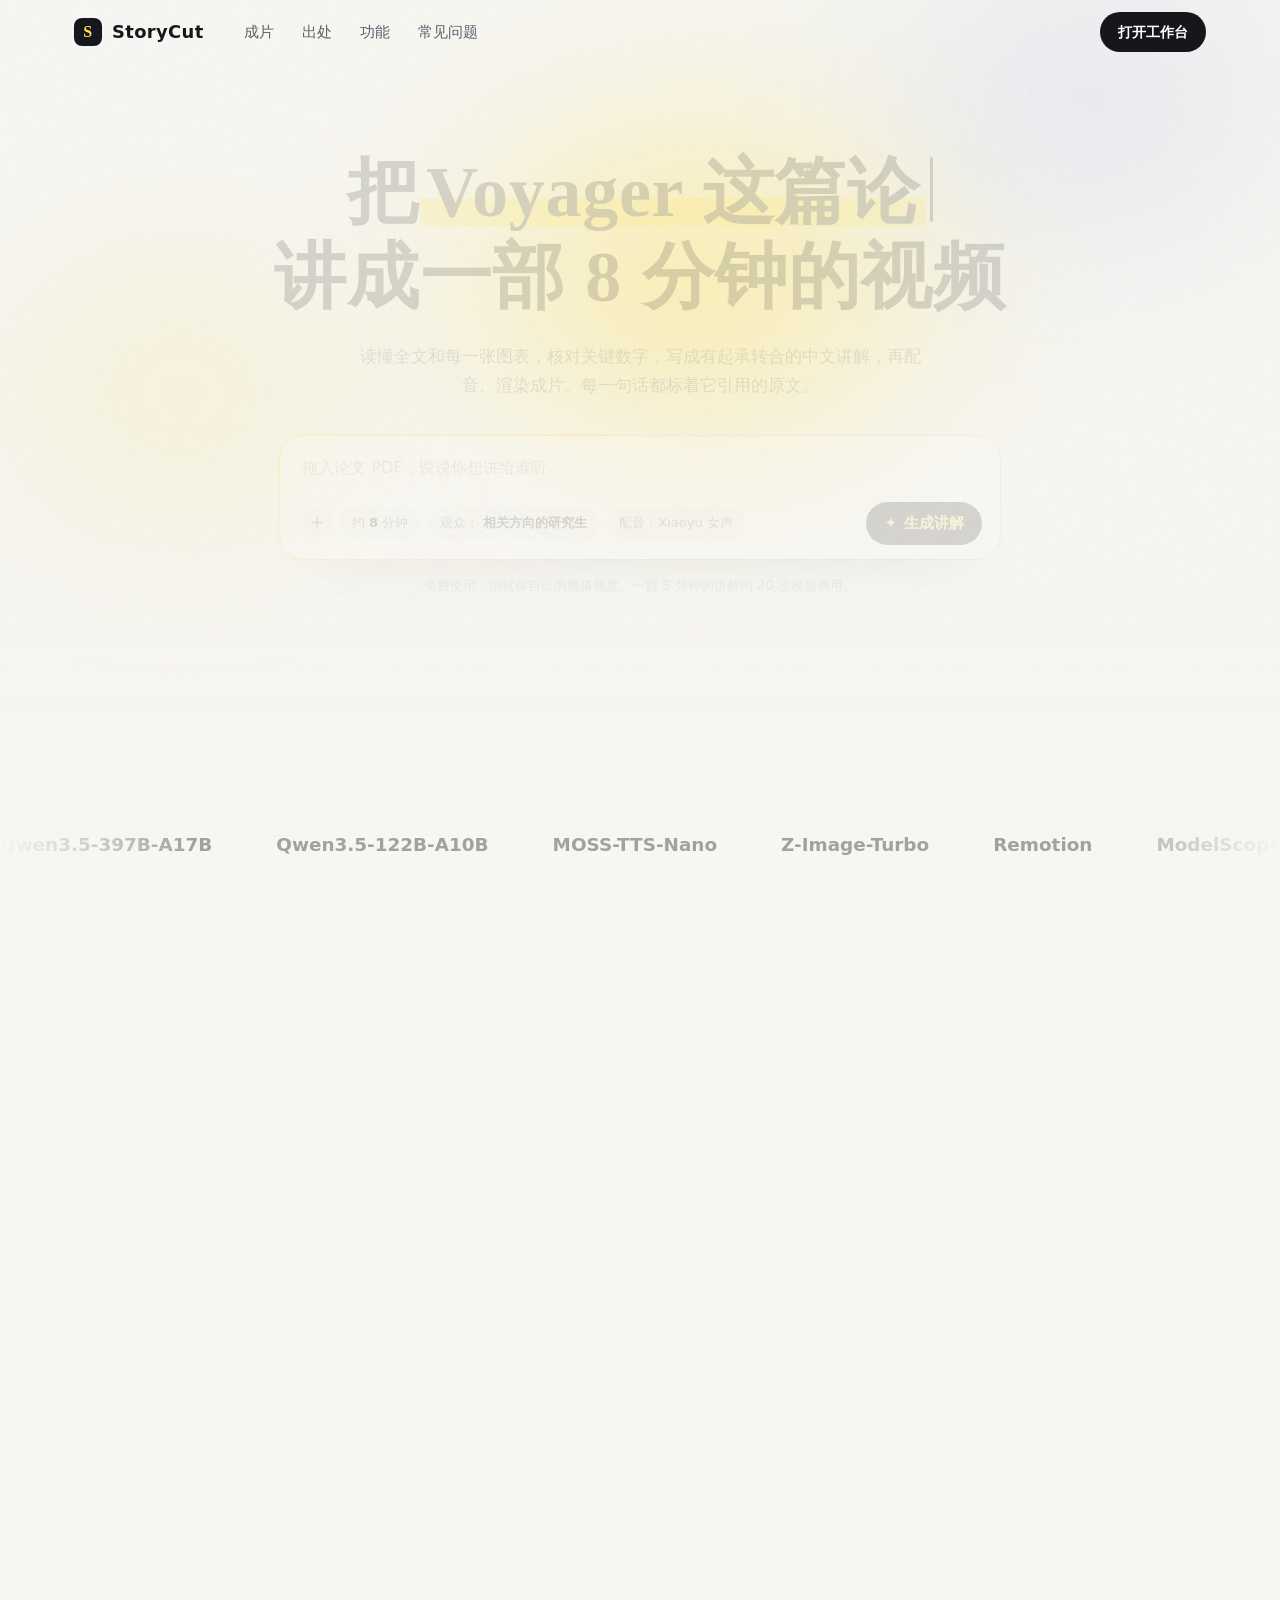
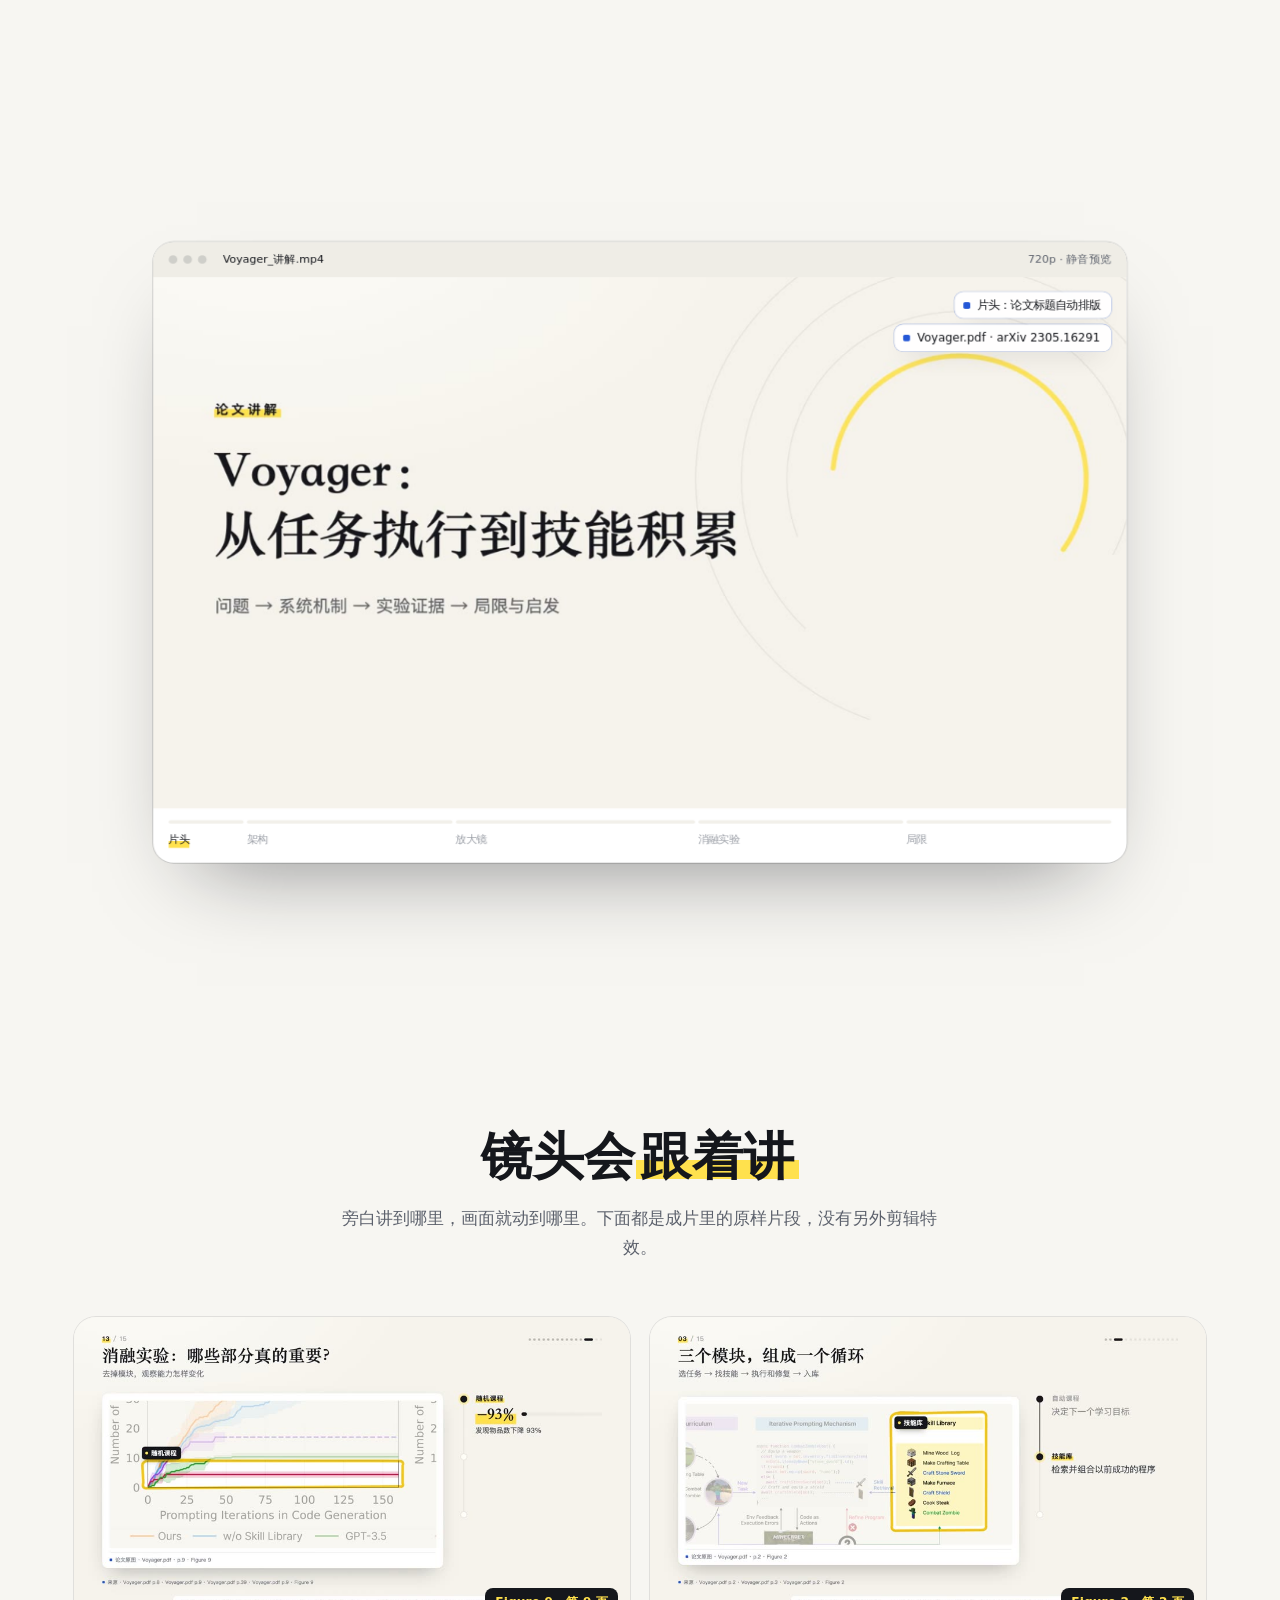
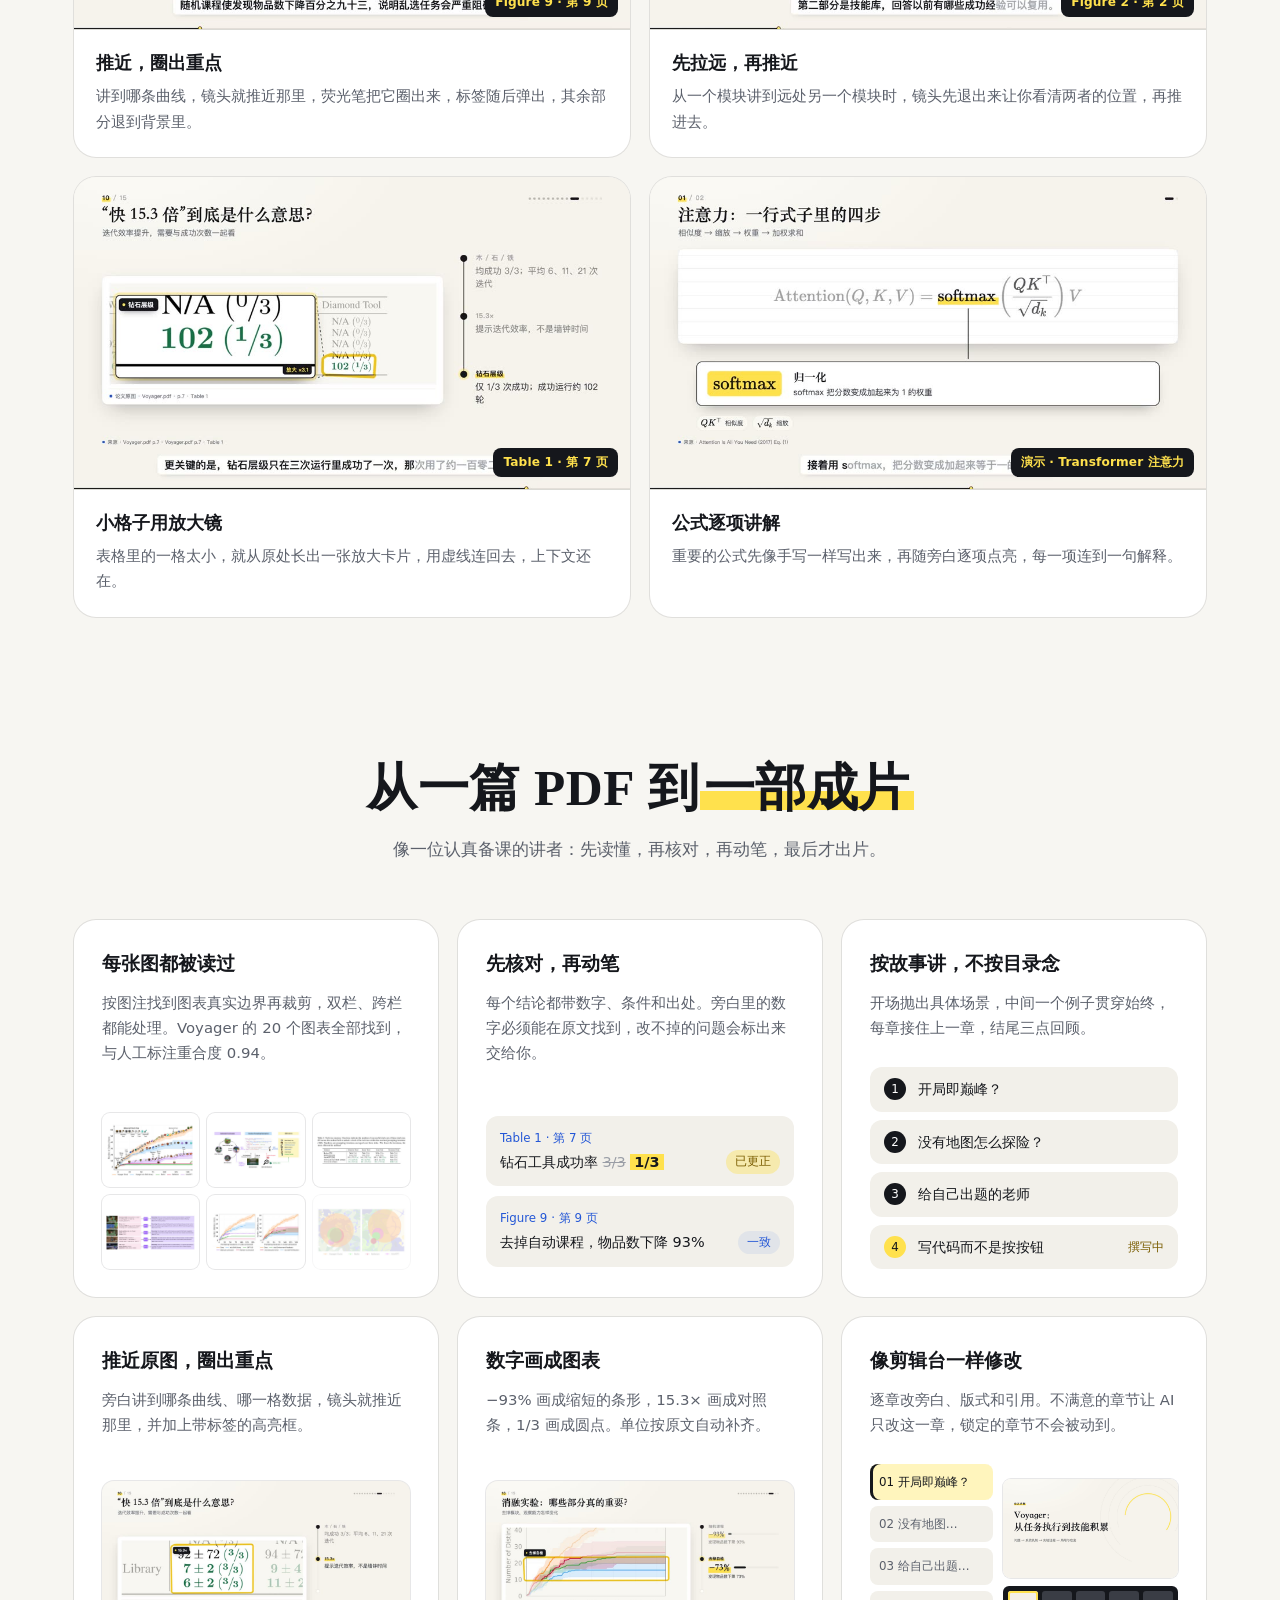
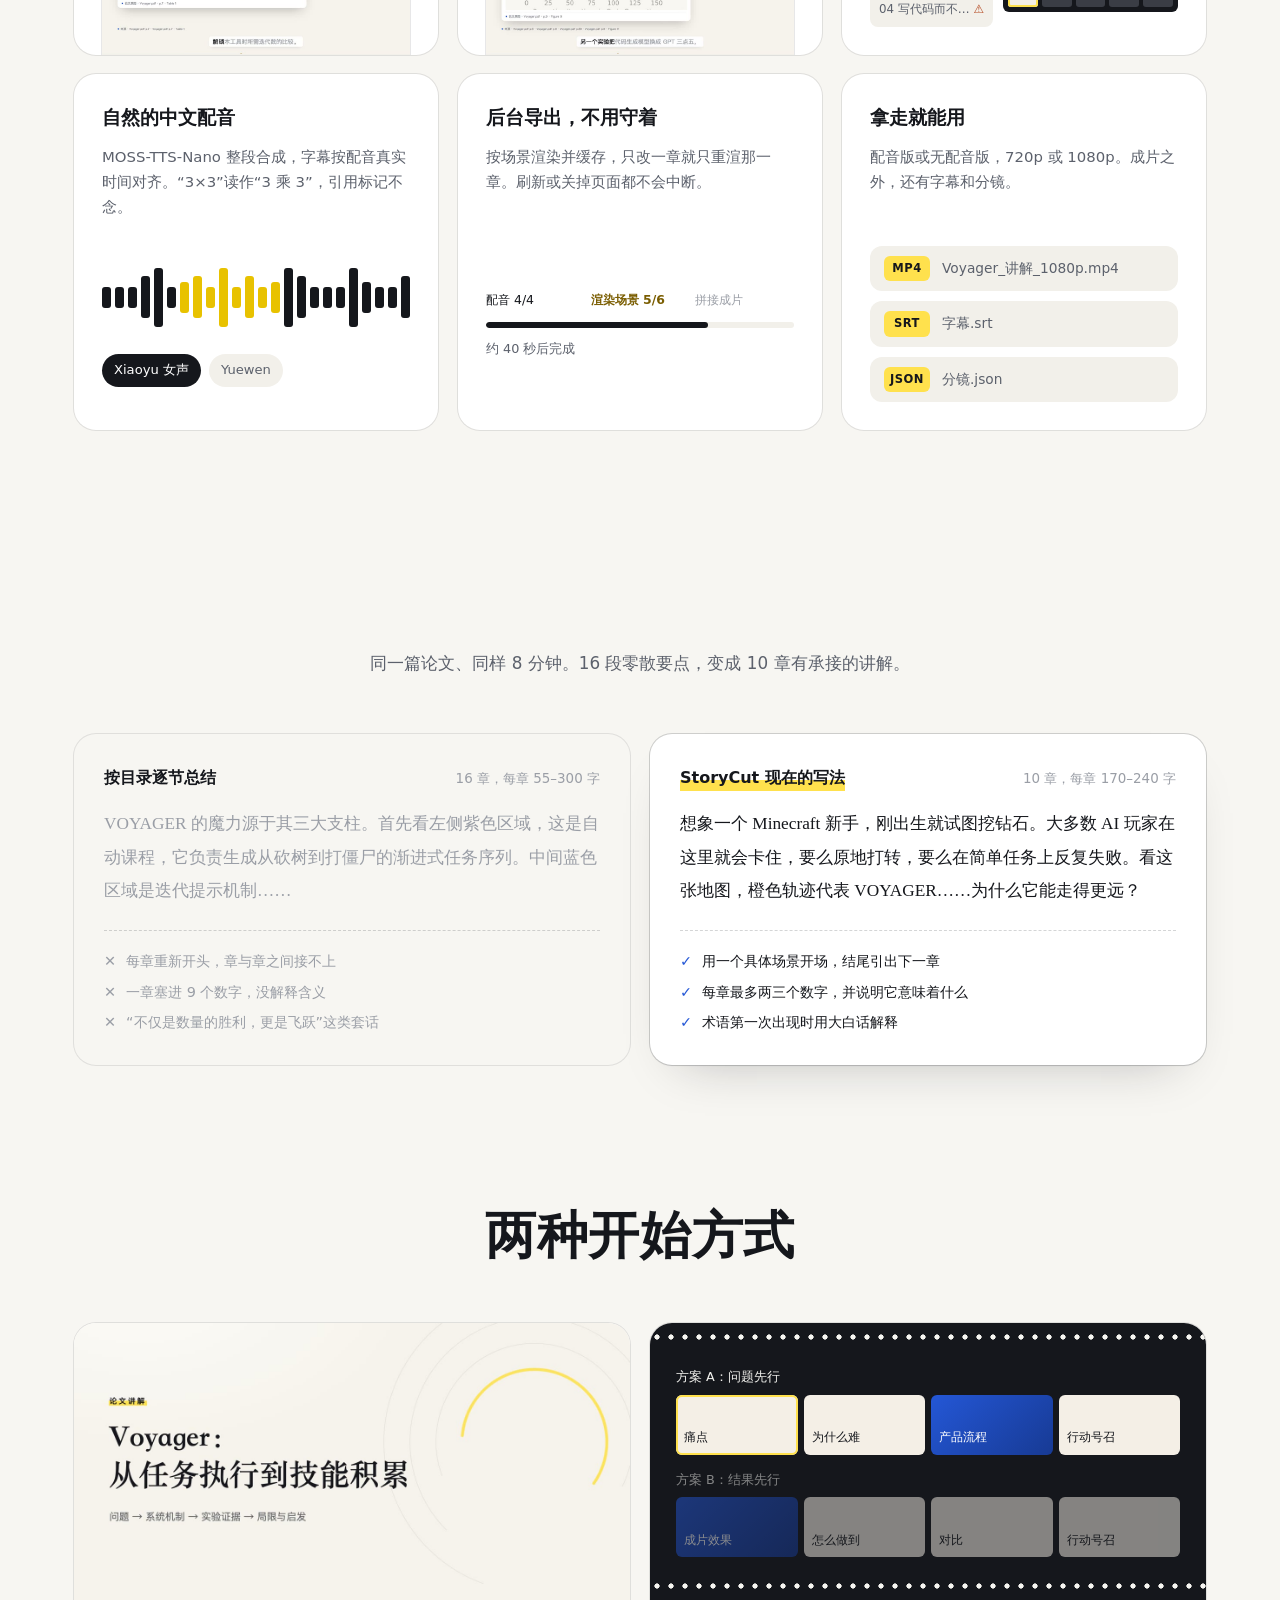
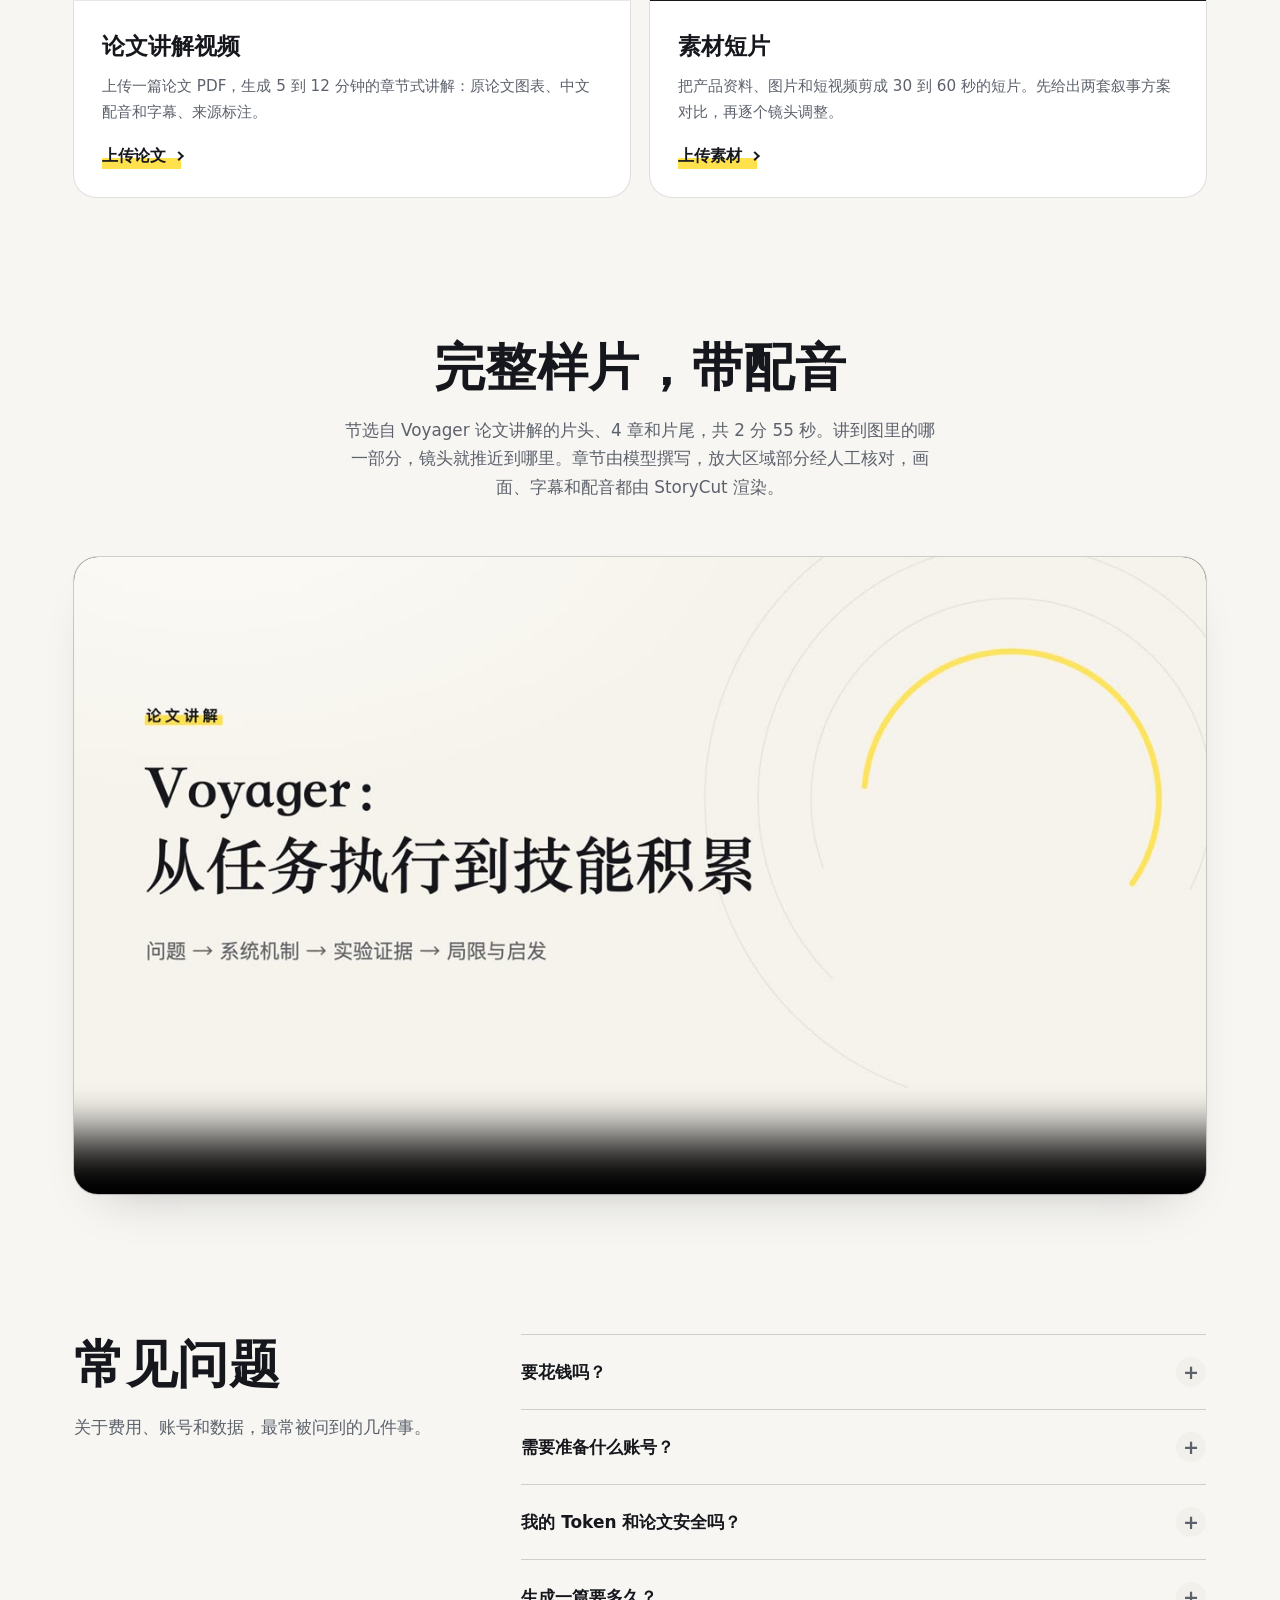
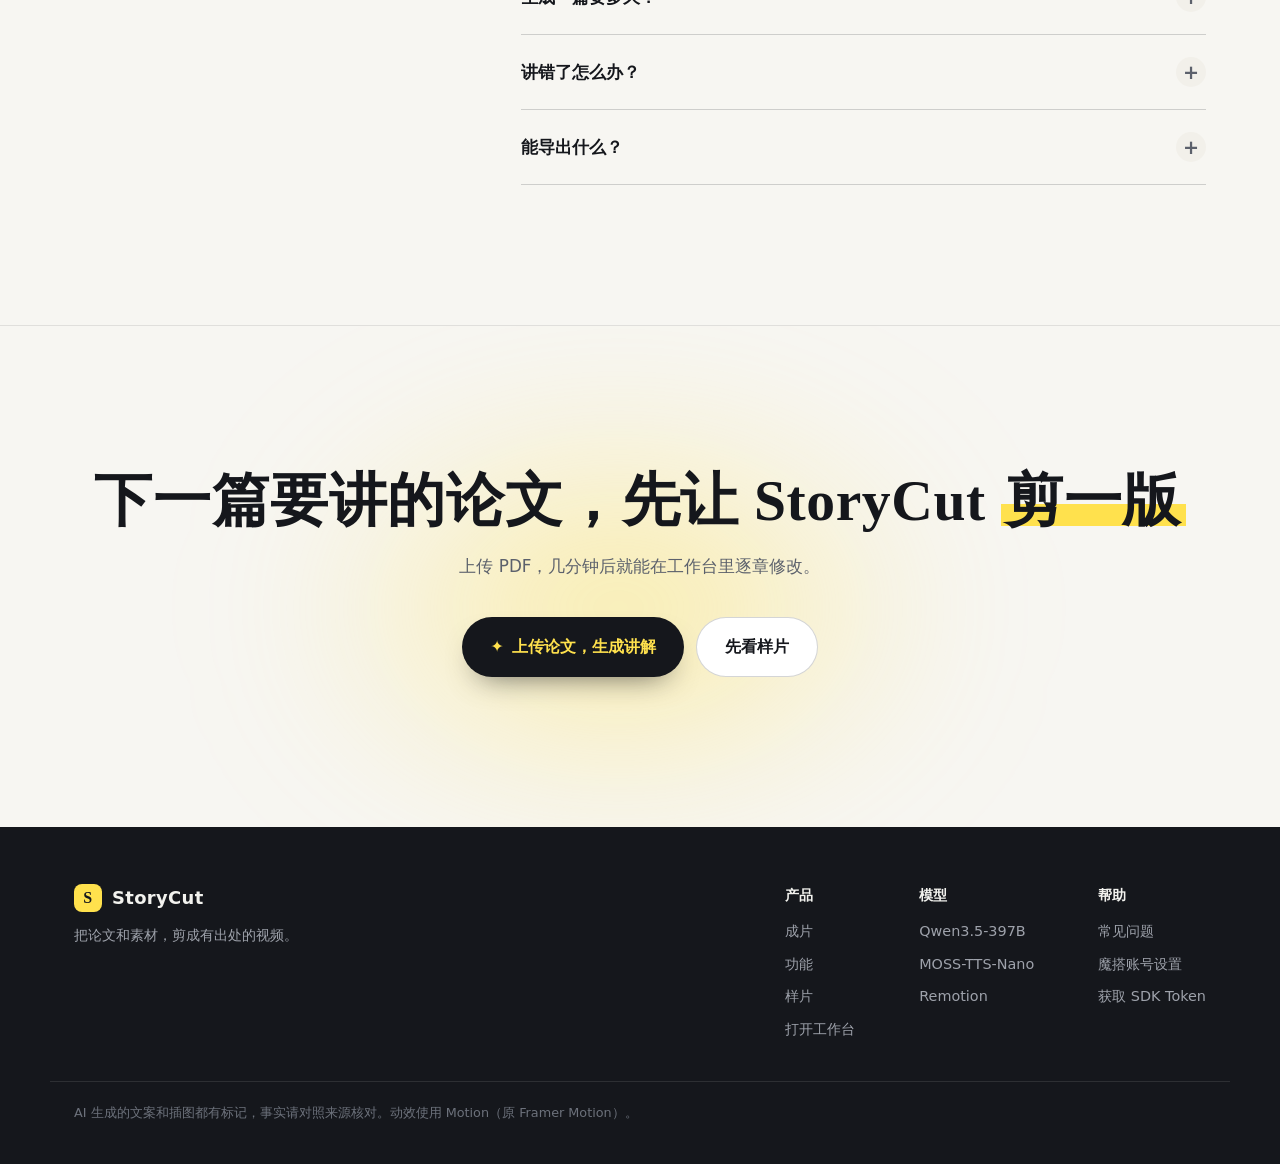
==== commit 50be5027: "Frame strip: scroll, drag or swipe it; drifts only when untouched Co-Authored-By: Claude Opus 5.5 <n" ====
--- a/index.html
+++ b/index.html
@@ -7,7 +7,7 @@
 <meta name="description" content="上传一篇论文，StoryCut 读懂全文和图表、核对关键数字，写成有起承转合的中文讲解，配音并渲染成视频。每句话都标着它引用的原文。">
 <meta name="theme-color" content="#f7f6f2">
 <link rel="icon" href="data:image/svg+xml,%3Csvg xmlns='http://www.w3.org/2000/svg' viewBox='0 0 32 32'%3E%3Crect width='32' height='32' rx='8' fill='%2315171c'/%3E%3Cpath d='M9 21.5c1.4 1.2 3.4 1.9 5.4 1.9 3 0 5-1.4 5-3.6 0-4.6-9.6-2.9-9.6-7.4 0-2 1.9-3.4 4.6-3.4 1.8 0 3.4.5 4.6 1.4' fill='none' stroke='%23ffe14d' stroke-width='2.6' stroke-linecap='round'/%3E%3C/svg%3E">
-<link rel="stylesheet" href="style.css?v=32">
+<link rel="stylesheet" href="style.css?v=34">
 </head>
 <body>
 
@@ -335,6 +335,6 @@
 </footer>
 
 <script src="vendor/motion-12.4.7.js"></script>
-<script src="main.js?v=33"></script>
+<script src="main.js?v=34"></script>
 </body>
 </html>
--- a/style.css
+++ b/style.css
@@ -146,11 +146,15 @@
 .frames, .cite, .motion, .features, .script, .entries, .sample, .faq { padding-top: 140px; }
 
 /* Frames strip: an endless, hover-pausable reel of real film frames. */
-.strip { margin-top: 56px; overflow: hidden; -webkit-mask: linear-gradient(90deg, transparent, #000 8%, #000 92%, transparent);
+/* A real scroller (trackpad, Shift+wheel, drag, swipe); main.js drifts it slowly when nobody is touching it. */
+.strip { margin-top: 56px; overflow-x: auto; overscroll-behavior-x: contain; scrollbar-width: none; cursor: grab;
+  -webkit-mask: linear-gradient(90deg, transparent, #000 8%, #000 92%, transparent);
   mask: linear-gradient(90deg, transparent, #000 8%, #000 92%, transparent); }
-.strip-track { display: flex; gap: 20px; width: max-content; padding: 10px 0 30px; animation: reel 60s linear infinite; }
-.strip:hover .strip-track, .strip:focus-within .strip-track { animation-play-state: paused; }
-@keyframes reel { to { transform: translateX(calc(-50% - 10px)); } }
+.strip::-webkit-scrollbar { display: none; }
+.strip.dragging { cursor: grabbing; }
+.strip.dragging .frame { pointer-events: none; }
+.strip-track { display: flex; gap: 20px; width: max-content; padding: 10px 0 30px; }
+.strip img { -webkit-user-drag: none; user-select: none; }
 .frame { position: relative; flex: none; width: clamp(280px, 30vw, 420px); padding: 0; border: 0; border-radius: 16px; overflow: hidden; cursor: pointer;
   background: var(--card); box-shadow: 0 0 0 1px var(--line); text-align: left; transition: box-shadow .25s; }
 .frame:hover { box-shadow: 0 0 0 2px var(--ink), var(--shadow); }
@@ -367,6 +371,5 @@
 }
 @media (prefers-reduced-motion: reduce) {
   html { scroll-behavior: auto; }
-  .marquee-track, .strip-track, .prompt-ring, .float-card, .caret, .wave i, .viz-export .bar i, .viz-outline .run i { animation: none; }
-  .strip { overflow-x: auto; }
-}
+  .marquee-track, .prompt-ring, .float-card, .caret, .wave i, .viz-export .bar i, .viz-outline .run i { animation: none; }
+}
